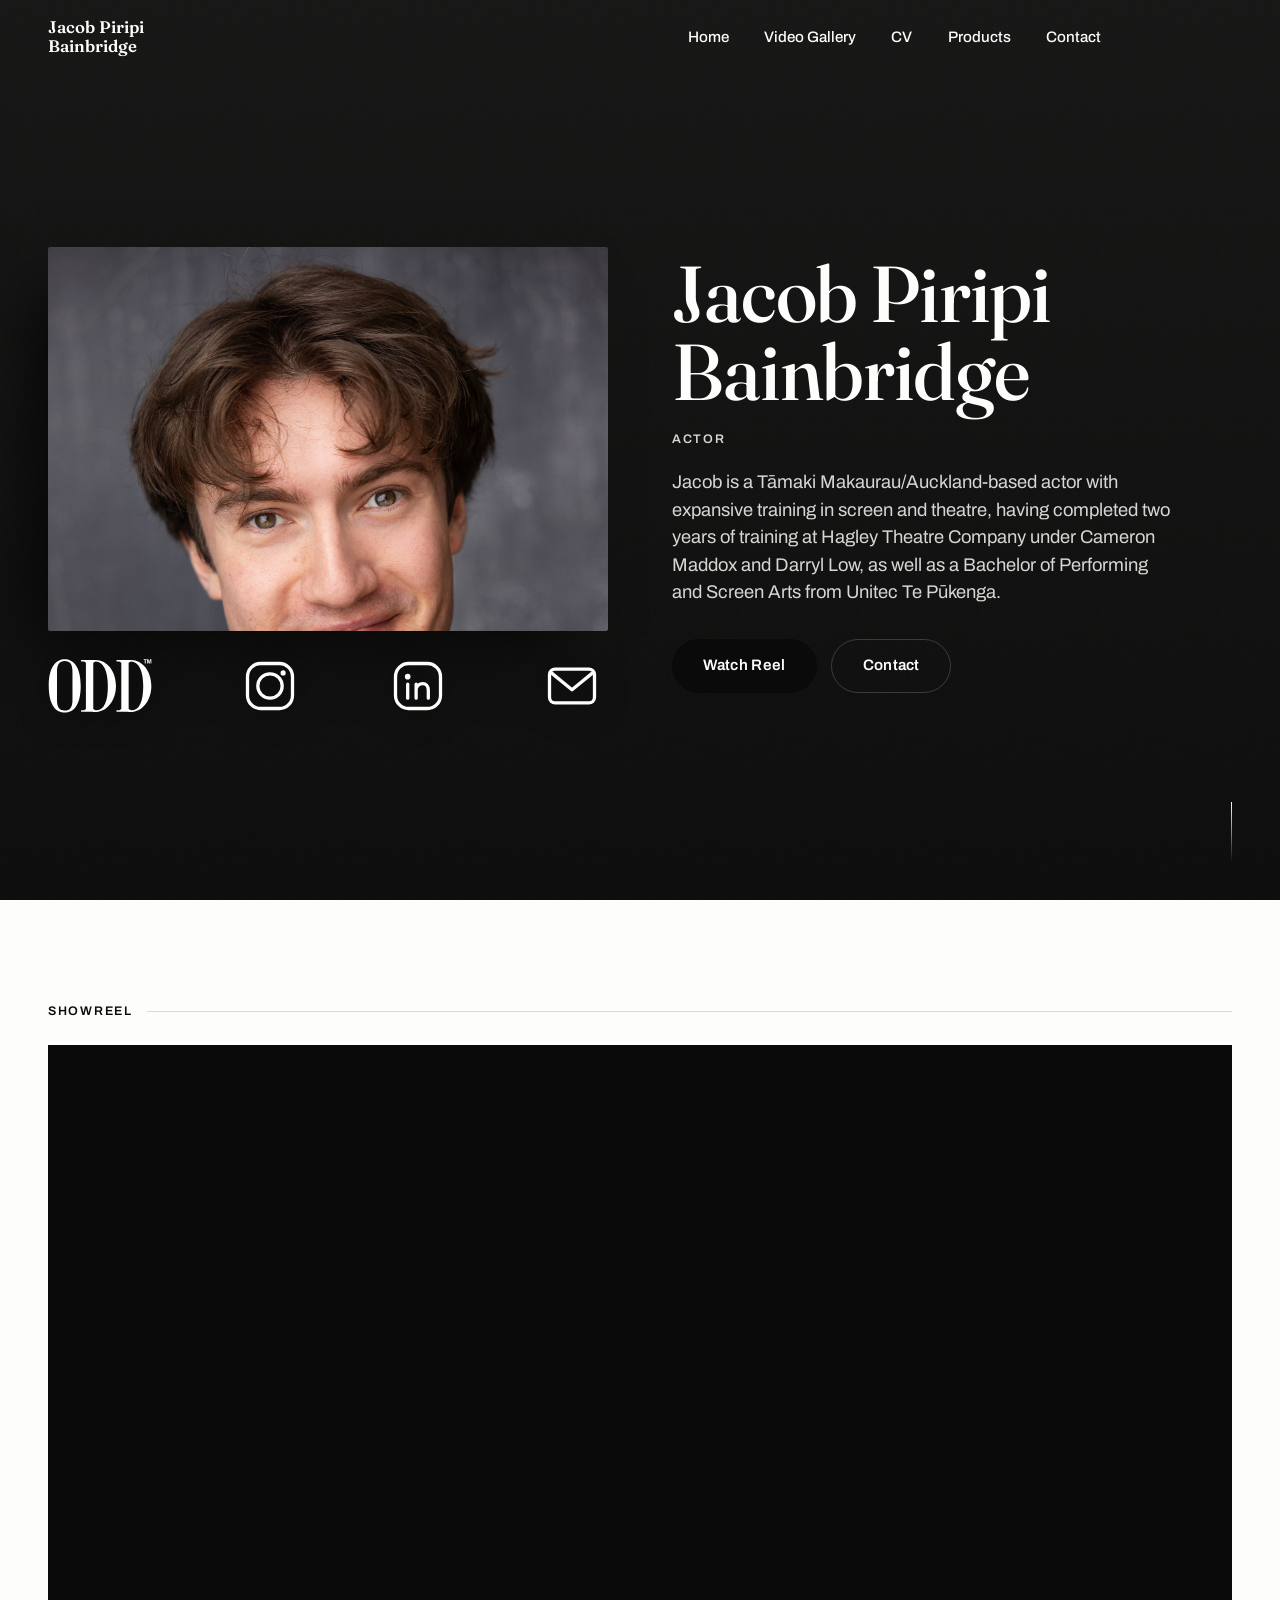
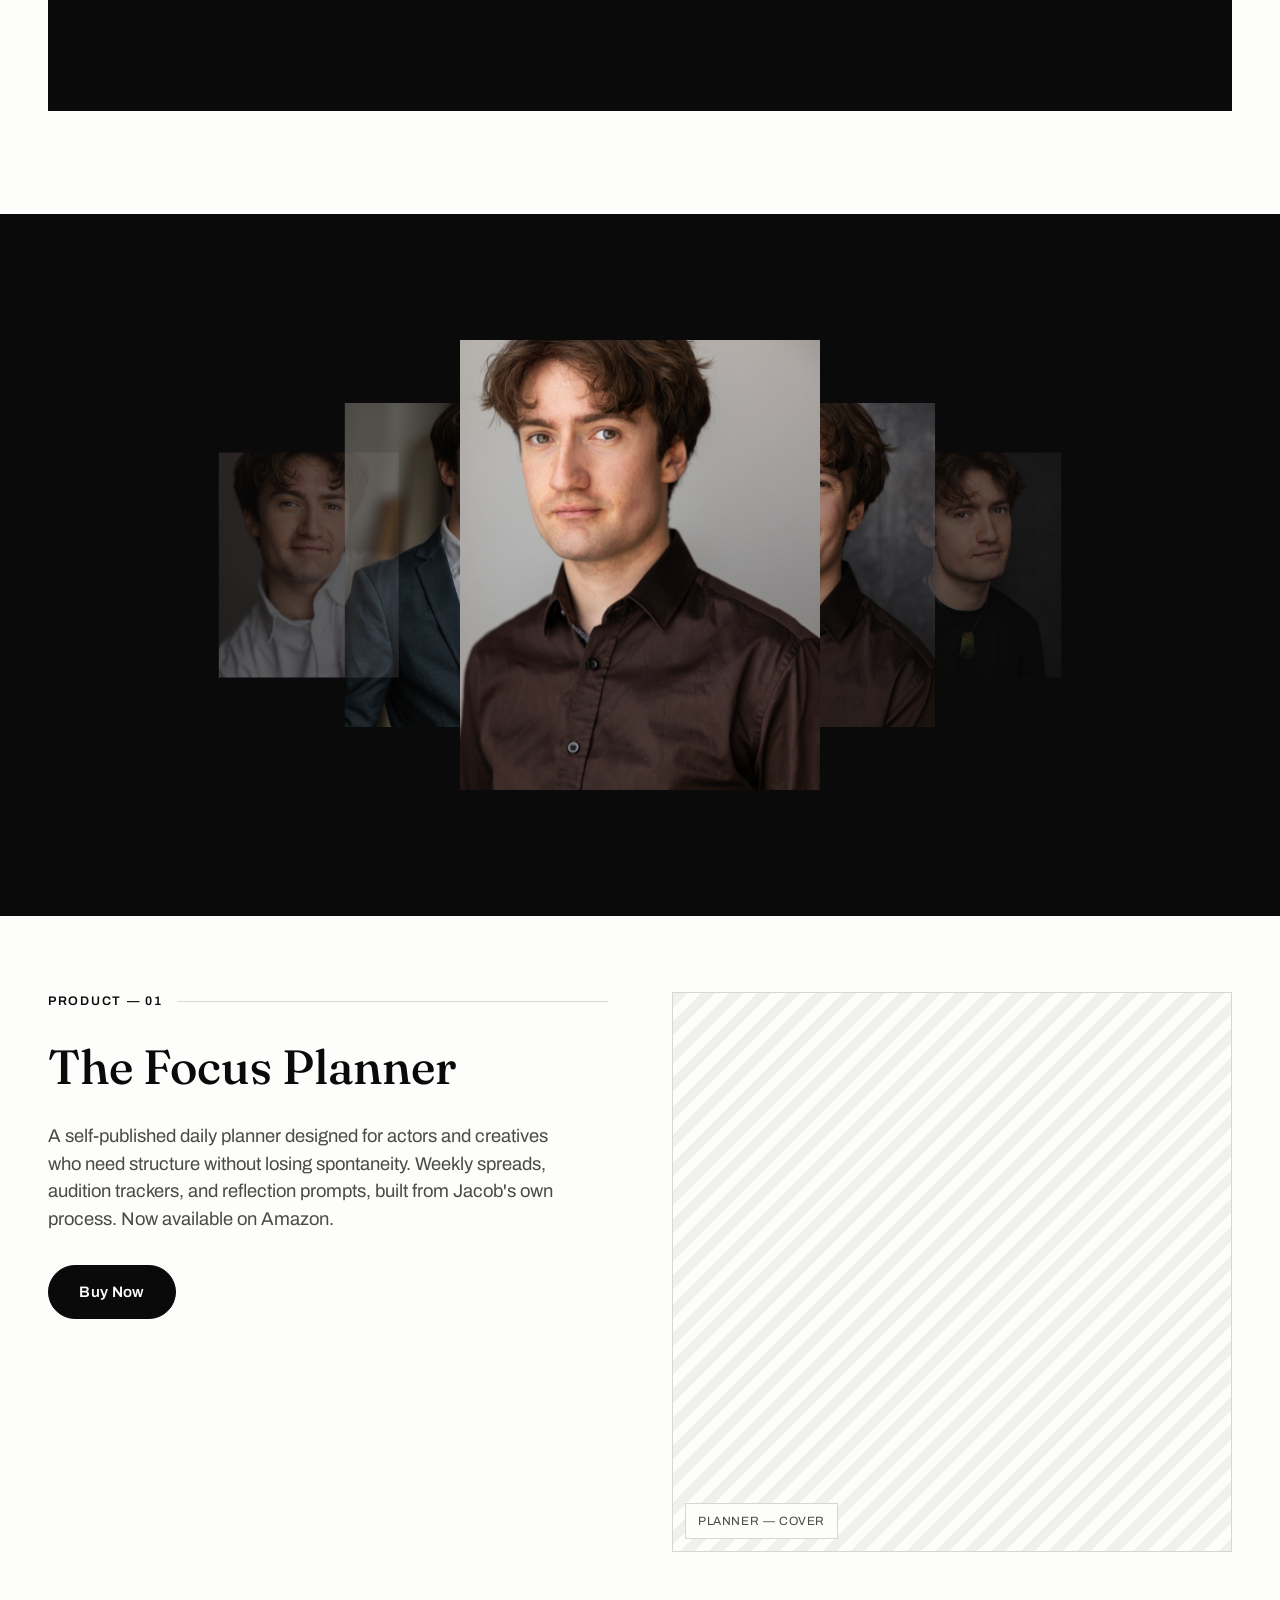
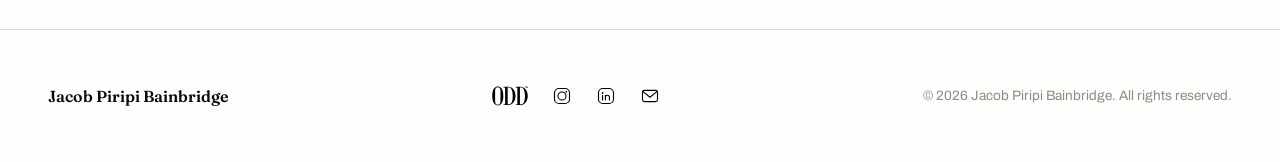
==== index.html @ bea79b48 "Update index.html" ====
<!doctype html>
<html lang="en">
<head>
<meta charset="UTF-8">
<meta name="viewport" content="width=device-width, initial-scale=1">
<title>Jacob Piripi Bainbridge — Actor</title>
<meta name="description" content="Official portfolio of Jacob Piripi Bainbridge, actor. Showreel, photo gallery, CV, and booking contact.">
<meta property="og:title" content="Jacob Piripi Bainbridge — Actor">
<meta property="og:description" content="Official portfolio of Jacob Piripi Bainbridge, actor.">
<meta property="og:type" content="website">
<meta property="og:image" content="/assets/images/og-image.jpg">
<link rel="preconnect" href="https://fonts.googleapis.com">
<link rel="preconnect" href="https://fonts.gstatic.com" crossorigin>
<link href="https://fonts.googleapis.com/css2?family=Archivo:wght@400;500;600;700&family=Fraunces:ital,opsz,wght@0,9..144,300;0,9..144,500;0,9..144,600;0,9..144,700;1,9..144,500&display=swap" rel="stylesheet">
<link rel="stylesheet" href="css/style.css">
<link rel="icon" type="image/svg+xml" href="assets/images/jpb-icon.svg">
<link rel="icon" type="image/png" sizes="512x512" href="assets/images/jpb-icon-512.png">
<link rel="apple-touch-icon" href="assets/images/jpb-icon-180.png">
</head>
<body>

<a class="skip-link" href="#main">Skip to content</a>

<header class="site-header" id="siteHeader">
  <div class="header-inner">
    <a href="index.html" class="wordmark">Jacob Piripi<br>Bainbridge</a>

    <button class="nav-toggle" id="navToggle" aria-expanded="false" aria-controls="primaryNav">
      <span class="nav-toggle-bar"></span>
      <span class="nav-toggle-bar"></span>
      <span class="nav-toggle-label">Menu</span>
    </button>

    <nav class="primary-nav" id="primaryNav" aria-label="Primary">
      <ul>
        <li><a href="index.html" aria-current="page">Home</a></li>
        <li><a href="video-gallery.html">Video Gallery</a></li>
        <li><a href="cv.html">CV</a></li>
        <li><a href="products.html">Products</a></li>
        <li><a href="contact.html" class="nav-cta">Contact</a></li>
      </ul>
    </nav>
  </div>
</header>

<main id="main">

  <!-- HERO -->
  <section class="hero" aria-label="Introduction">

    <div class="hero-visual" aria-hidden="true">
      <div class="hero-bg"></div>
      <div class="hero-grain"></div>
    </div>

    <div class="hero-content">

      <div class="hero-photo-col">
        <div class="hero-photo-frame">
          <img class="hero-photo" src="assets/images/Headshot-4.jpg" alt="Jacob Piripi Bainbridge" width="1600" height="2399" loading="eager">
        </div>
        <ul class="hero-socials" aria-label="Follow Jacob">
          <li>
            <a href="https://odd.co.nz/contact/" target="_blank" rel="noopener" aria-label="Agency — Odd, opens in new tab">
              <img src="assets/images/logo-odd-white.svg" alt="" width="104" height="58">
            </a>
          </li>
          <li>
            <a href="https://www.instagram.com/jacobpiripibainbridge/" target="_blank" rel="noopener" aria-label="Instagram, opens in new tab">
              <img src="assets/images/logo-instagram-white.svg" alt="" width="60" height="60">
            </a>
          </li>
          <li>
            <a href="https://www.linkedin.com/in/jacob-bainbridge-147832246/" target="_blank" rel="noopener" aria-label="LinkedIn, opens in new tab">
              <img src="assets/images/logo-linkedin-white.svg" alt="" width="60" height="60">
            </a>
          </li>
          <li>
            <button type="button" data-email-trigger aria-label="Send a direct email">
              <img src="assets/images/logo-email-white.svg" alt="" width="60" height="60">
            </button>
          </li>
        </ul>
      </div>

      <div class="hero-text-col">
        <h1 class="hero-wordmark">Jacob&nbsp;Piripi<br>Bainbridge</h1>
        <p class="eyebrow hero-subtitle">Actor</p>
        <p class="bio-text hero-desc">
          Jacob is a Tāmaki Makaurau/Auckland-based actor with expansive training in screen and theatre, having completed two years of training at Hagley Theatre Company under Cameron Maddox and Darryl Low, as well as a Bachelor of Performing and Screen Arts from Unitec Te Pūkenga.
        </p>
        <div class="hero-actions">
          <a href="#reel" class="btn btn-primary">Watch Reel</a>
          <a href="contact.html" class="btn btn-ghost">Contact</a>
        </div>
      </div>

    </div>

    <a href="#reel" class="scroll-cue" aria-label="Scroll to showreel">
      <span class="scroll-cue-line"></span>
    </a>
  </section>

  <!-- REEL -->
  <section class="reel-section" id="reel" aria-label="Showreel">
    <div class="section-inner">
      <p class="eyebrow eyebrow--rule reel-eyebrow" id="reelEyebrow">Showreel</p>
      <div class="video-frame video-frame--large">
        <iframe
          id="heroReelFrame"
          src="https://www.youtube.com/embed/XZJoQFzggAU?rel=0&playsinline=1"
          title="Jacob Piripi Bainbridge — Showreel"
          loading="lazy"
          allow="accelerometer; autoplay; clipboard-write; encrypted-media; gyroscope; picture-in-picture"
          allowfullscreen>
        </iframe>
      </div>
    </div>
  </section>

  <!-- HEADSHOT CAROUSEL -->
  <section class="home-carousel-section" aria-label="Portrait gallery">
    <div class="home-carousel" id="homeCarousel">
      <div class="home-carousel-track" id="homeCarouselTrack">
        <button class="home-carousel-slide" type="button" data-photo-index="0" data-photo-src="assets/images/Headshot-1.jpg" data-photo-label="Headshot 1" data-label="Headshot 1" aria-label="Open headshot 1" style="background-image:url('assets/images/Headshot-1.jpg')"></button>
        <button class="home-carousel-slide" type="button" data-photo-index="1" data-photo-src="assets/images/Headshot-2.jpg" data-photo-label="Headshot 2" data-label="Headshot 2" aria-label="Open headshot 2" style="background-image:url('assets/images/Headshot-2.jpg')"></button>
        <button class="home-carousel-slide" type="button" data-photo-index="2" data-photo-src="assets/images/Headshot-3.jpg" data-photo-label="Headshot 3" data-label="Headshot 3" aria-label="Open headshot 3" style="background-image:url('assets/images/Headshot-3.jpg')"></button>
        <button class="home-carousel-slide" type="button" data-photo-index="3" data-photo-src="assets/images/Headshot-4.jpg" data-photo-label="Headshot 4" data-label="Headshot 4" aria-label="Open headshot 4" style="background-image:url('assets/images/Headshot-4.jpg')"></button>
        <button class="home-carousel-slide" type="button" data-photo-index="4" data-photo-src="assets/images/Headshot-5.jpg" data-photo-label="Headshot 5" data-label="Headshot 5" aria-label="Open headshot 5" style="background-image:url('assets/images/Headshot-5.jpg')"></button>
        <button class="home-carousel-slide" type="button" data-photo-index="5" data-photo-src="assets/images/Headshot-6.jpg" data-photo-label="Headshot 6" data-label="Headshot 6" aria-label="Open headshot 6" style="background-image:url('assets/images/Headshot-6.jpg')"></button>
        <button class="home-carousel-slide" type="button" data-photo-index="6" data-photo-src="assets/images/Headshot-7.jpg" data-photo-label="Headshot 7" data-label="Headshot 7" aria-label="Open headshot 7" style="background-image:url('assets/images/Headshot-7.jpg')"></button>
      </div>
    </div>
  </section>

  <!-- FEATURED PRODUCT -->
  <section class="product-list fade-in" aria-label="Featured product">
    <div class="section-inner">

      <div class="product-row">
        <div class="product-info">
          <p class="eyebrow eyebrow--rule">Product — 01</p>
          <h2 class="product-name">The Focus Planner</h2>
          <p class="bio-text product-desc">
            <!-- Placeholder copy — replace with real product description -->
            A self-published daily planner designed for actors and creatives who need
            structure without losing spontaneity. Weekly spreads, audition trackers, and
            reflection prompts, built from Jacob's own process. Now available on Amazon.
          </p>
          <a href="#" class="btn btn-invert">Buy Now</a>
        </div>

        <div class="product-photo-col">
          <div class="product-slideshow" id="productSlideshow-01" data-gallery="planner">
            <button class="product-slide is-active" type="button" data-photo-index="0" data-photo-label="Planner — cover" data-label="Planner — cover"></button>
            <button class="product-slide" type="button" data-photo-index="1" data-photo-label="Planner — interior spread" data-label="Planner — interior spread"></button>
            <button class="product-slide" type="button" data-photo-index="2" data-photo-label="Planner — audition tracker" data-label="Planner — audition tracker"></button>
            <button class="product-slide" type="button" data-photo-index="3" data-photo-label="Planner — lifestyle shot" data-label="Planner — lifestyle shot"></button>
            <button class="product-slide" type="button" data-photo-index="4" data-photo-label="Planner — back cover" data-label="Planner — back cover"></button>
          </div>
        </div>
      </div>

    </div>
  </section>

</main>

<!-- PORTRAIT MODAL -->
<div class="modal" id="portraitModal" hidden>
  <div class="modal-overlay" data-modal-close></div>
  <div class="modal-content" role="dialog" aria-modal="true" aria-labelledby="modalPortraitTitle">
    <p class="modal-wordmark" id="modalPortraitWordmark" aria-hidden="true">Jacob Piripi<br>Bainbridge</p>
    <button class="modal-close" type="button" data-modal-close aria-label="Close photo">&times;</button>
    <div class="modal-photo-frame" id="modalPortraitFrame"></div>
    <div class="modal-navbar">
      <button class="modal-nav-arrow modal-nav-prev" type="button" aria-label="Previous photo">
        <svg viewBox="0 0 24 24" aria-hidden="true"><path d="M15 5 7 12l8 7" fill="none" stroke="currentColor" stroke-width="1.6" stroke-linecap="round" stroke-linejoin="round"/></svg>
      </button>
      <p class="modal-video-title" id="modalPortraitTitle"></p>
      <button class="modal-nav-arrow modal-nav-next" type="button" aria-label="Next photo">
        <svg viewBox="0 0 24 24" aria-hidden="true"><path d="m9 5 8 7-8 7" fill="none" stroke="currentColor" stroke-width="1.6" stroke-linecap="round" stroke-linejoin="round"/></svg>
      </button>
    </div>
  </div>
</div>

<!-- PRODUCT MODAL -->
<div class="modal" id="productModal" hidden>
  <div class="modal-overlay" data-modal-close></div>
  <div class="modal-content" role="dialog" aria-modal="true" aria-labelledby="modalProductTitle">
    <p class="modal-wordmark" id="modalProductWordmark" aria-hidden="true">Jacob Piripi<br>Bainbridge</p>
    <button class="modal-close" type="button" data-modal-close aria-label="Close photo">&times;</button>
    <div class="modal-photo-frame" id="modalProductFrame"></div>
    <div class="modal-navbar">
      <button class="modal-nav-arrow modal-nav-prev" type="button" aria-label="Previous photo">
        <svg viewBox="0 0 24 24" aria-hidden="true"><path d="M15 5 7 12l8 7" fill="none" stroke="currentColor" stroke-width="1.6" stroke-linecap="round" stroke-linejoin="round"/></svg>
      </button>
      <p class="modal-video-title" id="modalProductTitle"></p>
      <button class="modal-nav-arrow modal-nav-next" type="button" aria-label="Next photo">
        <svg viewBox="0 0 24 24" aria-hidden="true"><path d="m9 5 8 7-8 7" fill="none" stroke="currentColor" stroke-width="1.6" stroke-linecap="round" stroke-linejoin="round"/></svg>
      </button>
    </div>
  </div>
</div>

<footer class="site-footer">
  <div class="section-inner footer-inner">
    <a href="index.html" class="wordmark wordmark--small">Jacob Piripi Bainbridge</a>
    <ul class="social-list social-list--footer">
      <li>
        <a href="https://odd.co.nz/contact/" target="_blank" rel="noopener" aria-label="Agency — Odd, opens in new tab">
          <img src="assets/images/logo-odd.svg" alt="Agency" width="36" height="20">
        </a>
      </li>
      <li>
        <a href="https://www.instagram.com/jacobpiripibainbridge/" target="_blank" rel="noopener" aria-label="Instagram, opens in new tab">
          <img src="assets/images/logo-instagram.svg" alt="Instagram" width="20" height="20">
        </a>
      </li>
      <li>
        <a href="https://www.linkedin.com/in/jacob-bainbridge-147832246/" target="_blank" rel="noopener" aria-label="LinkedIn, opens in new tab">
          <img src="assets/images/logo-linkedin.svg" alt="LinkedIn" width="20" height="20">
        </a>
      </li>
      <li>
        <a href="contact.html" aria-label="Email">
          <img src="assets/images/logo-email.svg" alt="Email" width="20" height="20">
        </a>
      </li>
    </ul>
    <p class="footer-meta">&copy; <span id="year"></span> Jacob Piripi Bainbridge. All rights reserved.</p>
  </div>
</footer>

<script src="js/main.js"></script>
</body>
</html>
---- css/style.css ----
/* ==========================================================================
   TOKENS
   ========================================================================== */
:root {
  /* Color — strict monochrome, filmic near-black / near-white */
  --black: #0a0a0a;
  --black-soft: #141413;
  --white: #fdfdfc;
  --gray-100: #f0f0ee;
  --gray-300: #d6d6d2;
  --gray-500: #8c8c86;
  --gray-700: #4a4a46;
  --gray-900: #1c1c1a;
  --line-on-dark: rgba(253, 253, 252, 0.18);
  --line-on-light: rgba(10, 10, 10, 0.14);

  /* Type */
  --font-display: 'Fraunces', Georgia, serif;
  --font-body: 'Archivo', -apple-system, sans-serif;

  --step-h1: clamp(2.75rem, 4vw + 1.75rem, 6rem);
  --step-h2: clamp(1.9rem, 2.3vw + 1.3rem, 3rem);
  --step-eyebrow: 0.78rem;
  --step-body: clamp(1rem, 0.4vw + 0.9rem, 1.15rem);

  /* Layout */
  --content-max: 1280px;
  --gutter: clamp(1.25rem, 4vw, 3rem);
  --section-pad: clamp(4rem, 8vw, 7rem);

  /* Motion */
  --ease: cubic-bezier(0.22, 1, 0.36, 1);
  --dur: 0.7s;
}

/* ==========================================================================
   RESET
   ========================================================================== */
*, *::before, *::after { box-sizing: border-box; }
html { scroll-behavior: smooth; }
body {
  margin: 0;
  background: var(--white);
  color: var(--black);
  font-family: var(--font-body);
  font-size: var(--step-body);
  line-height: 1.5;
  -webkit-font-smoothing: antialiased;
}
img { max-width: 100%; display: block; }
a { color: inherit; text-decoration: none; }
ul { list-style: none; margin: 0; padding: 0; }
h1, h2, h3 { font-family: var(--font-display); margin: 0; }
button { font: inherit; background: none; border: 0; cursor: pointer; color: inherit; }

.skip-link {
  position: absolute;
  left: -999px;
  top: 0;
  background: var(--white);
  color: var(--black);
  padding: 0.75rem 1.25rem;
  z-index: 200;
}
.skip-link:focus {
  left: var(--gutter);
  top: var(--gutter);
}

:focus-visible {
  outline: 2px solid var(--black);
  outline-offset: 3px;
}
.hero :focus-visible,
.home-carousel :focus-visible {
  outline-color: var(--white);
}

.section-inner {
  max-width: var(--content-max);
  margin-inline: auto;
  padding-inline: var(--gutter);
}

/* ==========================================================================
   SHARED COMPONENTS
   ========================================================================== */
.eyebrow {
  font-family: var(--font-body);
  font-size: var(--step-eyebrow);
  font-weight: 600;
  letter-spacing: 0.14em;
  text-transform: uppercase;
  margin: 0 0 1.25rem;
}
.eyebrow--rule {
  display: flex;
  align-items: center;
  gap: 0.9rem;
}
.eyebrow--rule::after {
  content: '';
  flex: 1;
  height: 1px;
  background: var(--line-on-light);
}
.eyebrow--light { color: var(--gray-500); }

.btn {
  display: inline-flex;
  align-items: center;
  justify-content: center;
  padding: 0.9rem 1.9rem;
  font-size: 0.95rem;
  font-weight: 600;
  letter-spacing: 0.02em;
  border: 1px solid currentColor;
  border-radius: 999px;
  transition: background var(--dur) var(--ease), color var(--dur) var(--ease), border-color var(--dur) var(--ease);
}
.btn-primary {
  background: var(--black);
  color: var(--white);
  border-color: var(--black);
}
.btn-primary:hover { background: var(--gray-900); }
.btn-outline {
  background: transparent;
  color: var(--black);
  border-color: var(--gray-300);
}
.btn-outline:hover { border-color: var(--black); }
.btn-ghost {
  background: transparent;
  color: var(--white);
  border-color: var(--line-on-dark);
}
.btn-ghost:hover { border-color: var(--white); }
.btn-invert {
  background: var(--black);
  color: var(--white);
  border-color: var(--black);
}
.btn-invert:hover {
  background: var(--white);
  color: var(--black);
}

.hero-actions {
  display: flex;
  flex-wrap: wrap;
  gap: 0.9rem;
  margin-top: 1.75rem;
}

.bio-text {
  color: var(--gray-700);
  max-width: 46ch;
  margin: 0 0 2rem;
}

/* Placeholder media block — swap with real <img>/<video> later */
.media-placeholder {
  position: relative;
  width: 100%;
  aspect-ratio: 4 / 5;
  background: repeating-linear-gradient(135deg, var(--gray-100), var(--gray-100) 10px, var(--white) 10px, var(--white) 20px);
  border: 1px solid var(--gray-300);
  display: flex;
  align-items: flex-end;
  overflow: hidden;
}
.media-placeholder::after {
  content: attr(data-label);
  font-size: 0.75rem;
  letter-spacing: 0.05em;
  text-transform: uppercase;
  color: var(--gray-700);
  background: var(--white);
  padding: 0.5rem 0.75rem;
  margin: 0.75rem;
  border: 1px solid var(--gray-300);
}

/* Fade-in on scroll */
.fade-in {
  opacity: 0;
  transform: translateY(24px);
  transition: opacity 0.9s var(--ease), transform 0.9s var(--ease);
}
.fade-in.is-visible {
  opacity: 1;
  transform: translateY(0);
}

/* ==========================================================================
   HEADER / NAV
   ========================================================================== */
.site-header {
  position: fixed;
  inset-inline: 0;
  top: 0;
  z-index: 100;
  padding-block: 1.1rem;
  transition: background var(--dur) var(--ease), padding var(--dur) var(--ease), border-color var(--dur) var(--ease);
  border-bottom: 1px solid transparent;
}
.site-header.is-scrolled {
  background: rgba(253, 253, 252, 0.92);
  backdrop-filter: blur(10px);
  border-bottom-color: var(--line-on-light);
  padding-block: 0.7rem;
}
.header-inner {
  max-width: var(--content-max);
  margin-inline: auto;
  padding-inline: var(--gutter);
  display: flex;
  align-items: center;
  justify-content: space-between;
}
.wordmark {
  font-family: var(--font-display);
  font-size: 1.05rem;
  line-height: 1.15;
  font-weight: 600;
  color: var(--white);
  transition: color var(--dur) var(--ease);
}
.site-header.is-scrolled .wordmark { color: var(--black); }
.wordmark--small { color: var(--black); font-size: 1rem; }

.nav-toggle {
  display: flex;
  align-items: center;
  gap: 0.6rem;
  color: var(--white);
  transition: color var(--dur) var(--ease);
  z-index: 110;
}
.site-header.is-scrolled .nav-toggle,
.nav-open .nav-toggle { color: var(--black); }
.nav-toggle-bar {
  width: 22px;
  height: 1.5px;
  background: currentColor;
  display: block;
}
.nav-toggle-label { font-size: 0.85rem; font-weight: 600; }

.primary-nav {
  position: fixed;
  inset: 0;
  background: var(--white);
  display: flex;
  align-items: center;
  justify-content: center;
  transform: translateY(-100%);
  transition: transform var(--dur) var(--ease);
}
.nav-open .primary-nav { transform: translateY(0); }
.primary-nav ul {
  display: flex;
  flex-direction: column;
  gap: 1.5rem;
  text-align: center;
}
.primary-nav a {
  font-family: var(--font-display);
  font-size: 2rem;
}
.nav-cta { color: var(--gray-500); }

@media (min-width: 900px) {
  .header-inner {
    display: grid;
    grid-template-columns: 1fr 1fr;
    align-items: center;
  }
  .nav-toggle { display: none; }
  .primary-nav {
    position: static;
    background: none;
    transform: none;
    display: block;
    padding-left: var(--gutter);
  }
  .primary-nav ul {
    flex-direction: row;
    justify-content: flex-start;
    gap: 2.2rem;
  }
  .primary-nav a {
    font-family: var(--font-body);
    font-size: 0.95rem;
    font-weight: 500;
    color: var(--white);
    transition: color var(--dur) var(--ease), opacity var(--dur) var(--ease);
  }
  .primary-nav a:hover { opacity: 0.7; }
  .site-header.is-scrolled .primary-nav a { color: var(--black); }
}

/* ==========================================================================
   HERO
   ========================================================================== */
.hero {
  position: relative;
  background: var(--black);
  color: var(--white);
}
.hero-visual {
  position: sticky;
  top: 0;
  height: 100svh;
  overflow: hidden;
}
.hero-bg {
  position: absolute;
  inset: 0;
  background: linear-gradient(180deg, var(--black-soft) 0%, var(--black) 100%);
}
.hero-grain {
  position: absolute;
  inset: 0;
  z-index: 2;
  opacity: 0.05;
  pointer-events: none;
  background-image: url("data:image/svg+xml,%3Csvg xmlns='http://www.w3.org/2000/svg' width='120' height='120'%3E%3Cfilter id='n'%3E%3CfeTurbulence type='fractalNoise' baseFrequency='0.9' numOctaves='2' stitchTiles='stitch'/%3E%3C/filter%3E%3Crect width='100%25' height='100%25' filter='url(%23n)'/%3E%3C/svg%3E");
}
.hero-content {
  position: relative;
  z-index: 3;
  margin-top: calc(-1 * 100svh);
  min-height: 100svh;
  display: grid;
  grid-template-columns: 1fr;
  grid-template-areas: "text" "photo";
  align-content: center;
  gap: clamp(2.5rem, 6vw, 4rem);
  max-width: var(--content-max);
  margin-inline: auto;
  padding: clamp(6.5rem, 16vw, 8.5rem) var(--gutter) clamp(3rem, 6vw, 4.5rem);
}

.hero-photo-col { grid-area: photo; }
.hero-text-col { grid-area: text; }

.hero-photo-frame {
  width: min(100%, 320px);
  margin-inline: auto;
}
.hero-photo {
  width: 100%;
  height: auto;
  display: block;
  border-radius: 2px;
  box-shadow: 0 30px 60px -20px rgba(0, 0, 0, 0.65);
}

.hero-socials {
  display: flex;
  justify-content: space-between;
  align-items: center;
  width: min(100%, 320px);
  margin: 1.5rem auto 0;
}
.hero-socials a,
.hero-socials button {
  display: flex;
  color: var(--white);
  filter: drop-shadow(0 4px 14px rgba(0, 0, 0, 0.5));
  transition: opacity var(--dur) var(--ease);
}
.hero-socials a:hover,
.hero-socials button:hover { opacity: 0.65; }

.hero-text-col {
  text-align: center;
  filter: drop-shadow(0 4px 18px rgba(0, 0, 0, 0.55));
}
.hero-wordmark {
  font-family: var(--font-display);
  font-weight: 500;
  font-size: var(--step-h1);
  line-height: 0.98;
  letter-spacing: -0.01em;
  margin-bottom: 1.25rem;
}
.hero-subtitle {
  color: var(--gray-300);
  margin-bottom: 1.25rem;
}
.hero-desc {
  color: var(--gray-300);
  max-width: 46ch;
  margin: 0 auto 2rem;
}
.hero-text-col .hero-actions { justify-content: center; }

.scroll-cue {
  position: absolute;
  bottom: clamp(1.5rem, 3vw, 2.5rem);
  right: var(--gutter);
  z-index: 4;
  width: 1px;
  height: 60px;
}
.scroll-cue-line {
  display: block;
  width: 1px;
  height: 100%;
  background: linear-gradient(var(--white), transparent);
  animation: cueMove 2.2s var(--ease) infinite;
}
@keyframes cueMove {
  0% { transform: scaleY(0); transform-origin: top; }
  50% { transform: scaleY(1); transform-origin: top; }
  50.01% { transform-origin: bottom; }
  100% { transform: scaleY(0); transform-origin: bottom; }
}

@media (min-width: 900px) {
  .hero-content {
    grid-template-columns: 1fr 1fr;
    grid-template-areas: "photo text";
    align-items: start;
    text-align: left;
  }
  .hero-photo-frame,
  .hero-socials { width: 100%; margin-inline: 0; }
  .hero-photo {
    height: clamp(24rem, 30vw, 38rem);
    object-fit: cover;
    object-position: top;
    box-shadow: -30px 24px 60px -18px rgba(0, 0, 0, 0.7);
  }
  .hero-text-col {
    text-align: left;
    padding-top: 0.5rem;
    filter: none;
  }
  .hero-desc { margin-inline: 0; }
  .hero-text-col .hero-actions { justify-content: flex-start; }
}

/* ==========================================================================
   REEL + BIO
   ========================================================================== */
.reel-section { padding-block: var(--section-pad); }
.reel-eyebrow { margin-bottom: 1.5rem; }
.video-frame {
  position: relative;
  width: 100%;
  aspect-ratio: 16 / 9;
  background: var(--black);
  margin-bottom: 1.75rem;
}
.video-frame iframe {
  position: absolute;
  inset: 0;
  width: 100%;
  height: 100%;
  border: 0;
}
.video-frame--large {
  max-width: 1400px;
  margin-bottom: 0;
}

/* ==========================================================================
   HOME CAROUSEL — coverflow-style headshot carousel
   ========================================================================== */
.home-carousel-section {
  background: var(--black);
  overflow: hidden;
}
.home-carousel {
  position: relative;
  height: 78svh;
}
.home-carousel-track {
  position: relative;
  width: 100%;
  height: 100%;
}
.home-carousel-slide {
  position: absolute;
  top: 50%;
  left: 50%;
  width: min(46vw, 360px);
  aspect-ratio: 4 / 5;
  padding: 0;
  border: 0;
  background-color: var(--gray-900);
  background-size: cover;
  background-position: center;
  transform: translate(-50%, -50%);
  transition: transform 1.6s var(--ease), opacity 1.6s var(--ease), filter 1.6s var(--ease);
  will-change: transform, opacity;
}
.home-carousel-slide:focus-visible { outline-color: var(--white); outline-offset: 4px; }

@media (max-width: 700px) {
  .home-carousel { height: 62svh; }
  .home-carousel-slide { width: min(62vw, 300px); }
}

/* ==========================================================================
   PRODUCT
   ========================================================================== */
.product-section { padding-block: var(--section-pad); }
.product-grid {
  display: grid;
  gap: clamp(2.5rem, 5vw, 4rem);
}
.product-title {
  font-size: var(--step-h2);
  font-weight: 500;
  margin-bottom: 1.25rem;
}
.product-gallery {
  display: grid;
  gap: 1rem;
  grid-template-columns: repeat(3, 1fr);
}
.product-gallery .media-placeholder { aspect-ratio: 3 / 4; }

@media (min-width: 900px) {
  .product-grid { grid-template-columns: 2fr 1fr; }
  .product-gallery { grid-template-columns: 1fr; }
}

/* ==========================================================================
   FOOTER
   ========================================================================== */
.site-footer {
  padding-block: clamp(2.5rem, 5vw, 3.5rem);
  border-top: 1px solid var(--line-on-light);
}
.footer-inner {
  display: flex;
  flex-direction: column;
  gap: 1.5rem;
  align-items: center;
  text-align: center;
}
.social-list {
  display: flex;
  flex-wrap: wrap;
  gap: 0.5rem 2.2rem;
}
.social-list a {
  font-family: var(--font-display);
  transition: opacity var(--dur) var(--ease);
}
.social-list a:hover,
.social-list button:hover { opacity: 0.6; }

.social-list--footer {
  align-items: center;
  gap: 1.5rem;
}
.social-list--footer a,
.social-list--footer button {
  display: flex;
  align-items: center;
  color: var(--black);
}
.social-list--footer img { height: 20px; width: auto; }
.footer-meta { color: var(--gray-500); font-size: 0.85rem; margin: 0; }

@media (min-width: 700px) {
  .footer-inner { flex-direction: row; justify-content: space-between; text-align: left; }
}

/* ==========================================================================
   PAGE INTRO (interior pages) — dark band so header nav (white text) stays
   legible without a hero photo; page content below returns to white.
   ========================================================================== */
.page-intro {
  min-height: 50vh;
  display: flex;
  align-items: center;
  justify-content: center;
  text-align: center;
  background: linear-gradient(180deg, var(--black-soft) 0%, var(--black) 100%);
  color: var(--white);
  padding-block: clamp(7rem, 12vw, 10rem) clamp(3rem, 6vw, 4.5rem);
}
.page-intro .section-inner {
  display: flex;
  flex-direction: column;
  align-items: center;
}
.page-intro .eyebrow { color: var(--gray-300); }
.page-title {
  font-size: var(--step-h1);
  font-weight: 500;
  letter-spacing: -0.01em;
  margin-bottom: 1.25rem;
}
.page-lede {
  color: var(--gray-300);
  margin: 0 auto;
}

/* ==========================================================================
   VIDEO GALLERY — genre columns, side by side
   ========================================================================== */
.gallery-grid {
  padding-block: clamp(3rem, 6vw, 5rem);
}

.genre-columns {
  display: grid;
  grid-template-columns: repeat(5, 1fr);
}

.genre-column {
  min-width: 0; /* let tracks stay equal — don't grow to fit unbreakable words */
  padding-inline: clamp(0.75rem, 1.5vw, 1.5rem);
  border-left: 1px solid var(--line-on-light);
}
.genre-column:first-child {
  border-left: 0;
  padding-left: 0;
}
.genre-column:last-child {
  padding-right: 0;
}

.genre-heading {
  font-family: var(--font-display);
  font-size: clamp(0.95rem, 1.3vw + 0.5rem, 1.4rem);
  font-weight: 500;
  letter-spacing: -0.01em;
  text-align: center;
  white-space: nowrap;
  margin: 0 0 1.75rem;
  padding-bottom: 1.1rem;
  border-bottom: 1px solid var(--line-on-light);
}

.video-list {
  display: flex;
  flex-direction: column;
  gap: clamp(2rem, 3vw, 3rem);
}

.video-card {
  display: flex;
  flex-direction: column;
  text-align: left;
  padding: 0;
  border: 0;
  background: none;
}

.video-thumb {
  position: relative;
  width: 100%;
  aspect-ratio: 4 / 3;
  background-color: var(--gray-100);
  background-size: cover;
  background-position: center;
  border: 1px solid var(--gray-300);
  transition: opacity var(--dur) var(--ease);
}
.video-card:hover .video-thumb,
.video-card:focus-visible .video-thumb { opacity: 0.85; }

.play-icon {
  position: absolute;
  top: 50%;
  left: 50%;
  transform: translate(-50%, -50%);
  width: 2.75rem;
  height: 2.75rem;
  border-radius: 50%;
  background: rgba(10, 10, 10, 0.65);
}
.play-icon::after {
  content: '';
  position: absolute;
  top: 50%;
  left: 55%;
  transform: translate(-50%, -50%);
  border-style: solid;
  border-width: 0.45rem 0 0.45rem 0.75rem;
  border-color: transparent transparent transparent var(--white);
}

.video-card-title {
  display: block;
  font-size: 0.95rem;
  font-weight: 600;
  color: var(--black);
  margin-top: 0.9rem;
  line-height: 1.3;
}
.video-card-desc {
  display: block;
  font-size: 0.82rem;
  color: var(--gray-500);
  margin-top: 0.35rem;
  line-height: 1.4;
}
.video-card:hover .video-card-title,
.video-card:focus-visible .video-card-title { opacity: 0.6; }

@media (max-width: 900px) {
  .genre-columns {
    grid-template-columns: 1fr;
  }
  .genre-column {
    border-left: 0;
    border-top: 1px solid var(--line-on-light);
    padding-inline: 0;
    padding-block: clamp(2rem, 5vw, 3rem) 0;
  }
  .genre-column:first-child { border-top: 0; padding-top: 0; }
  .genre-heading { font-size: 1.5rem; white-space: normal; }
  .video-list {
    flex-direction: row;
    overflow-x: auto;
    gap: 1.5rem;
    padding-bottom: 0.5rem;
    scroll-snap-type: x proximity;
  }
  .video-card {
    flex: 0 0 min(70vw, 320px);
    scroll-snap-align: start;
  }
}

/* ==========================================================================
   PRODUCTS PAGE — simple divided list, 1:1 gallery per product
   ========================================================================== */
.product-list {
  padding-block: clamp(3rem, 6vw, 5rem);
}

.product-row {
  display: grid;
  gap: clamp(2.5rem, 5vw, 4rem);
  padding-block: clamp(3rem, 6vw, 4rem);
  border-top: 1px solid var(--line-on-light);
}
.product-row:first-child {
  border-top: 0;
  padding-top: 0;
}
.product-row:last-child { padding-bottom: 0; }

.product-name {
  font-size: var(--step-h2);
  font-weight: 500;
  margin-bottom: 1.25rem;
}
.product-desc { margin-bottom: 2rem; }

.product-photo-col { width: 100%; }

.product-slideshow {
  position: relative;
  width: 100%;
  max-width: 32rem;
  aspect-ratio: 1 / 1;
  border: 1px solid var(--gray-300);
  overflow: hidden;
}
.product-slide {
  position: absolute;
  inset: 0;
  width: 100%;
  height: 100%;
  padding: 0;
  border: 0;
  background-color: var(--gray-100);
  background-image: repeating-linear-gradient(135deg, var(--gray-100), var(--gray-100) 10px, var(--white) 10px, var(--white) 20px);
  background-size: cover;
  background-position: center;
  opacity: 0;
  transition: opacity 1.4s var(--ease);
}
.product-slide.is-active { opacity: 1; }
.product-slide::after {
  content: attr(data-label);
  position: absolute;
  left: 0.75rem;
  bottom: 0.75rem;
  font-size: 0.75rem;
  letter-spacing: 0.05em;
  text-transform: uppercase;
  color: var(--gray-700);
  background: var(--white);
  padding: 0.5rem 0.75rem;
  border: 1px solid var(--gray-300);
}

@media (min-width: 900px) {
  .product-row { grid-template-columns: 1fr 1fr; align-items: start; }
  .product-slideshow { max-width: none; }
}

/* ==========================================================================
   VIDEO MODAL
   ========================================================================== */
.modal {
  position: fixed;
  inset: 0;
  z-index: 200;
  display: flex;
  align-items: center;
  justify-content: center;
  padding: var(--gutter);
}
.modal[hidden] { display: none; }
.modal-overlay {
  position: absolute;
  inset: 0;
  background: rgba(10, 10, 10, 0.92);
}
.modal-content {
  position: relative;
  z-index: 1;
  width: 100%;
  max-width: 960px;
}
.modal-wordmark {
  font-family: var(--font-display);
  font-weight: 600;
  font-size: clamp(2.1rem, 2.4vw + 1.5rem, 3.375rem);
  line-height: 1.15;
  color: var(--white);
  text-align: center;
  margin: 0 0 1rem;
}
.modal-close {
  display: block;
  width: fit-content;
  margin: 0 0 1.25rem auto;
  padding: 0;
  font-size: 2rem;
  line-height: 1;
  color: var(--white);
  border: 0;
  background: none;
  transition: opacity var(--dur) var(--ease);
}
.modal-close:hover { opacity: 0.65; }
.modal-video-frame {
  position: relative;
  width: 100%;
  aspect-ratio: 16 / 9;
  background: var(--black-soft);
}
.modal-video-frame iframe {
  position: absolute;
  inset: 0;
  width: 100%;
  height: 100%;
  border: 0;
}
.modal-navbar {
  display: flex;
  align-items: center;
  justify-content: space-between;
  gap: 1rem;
  margin-top: 1.25rem;
}
.modal-nav-arrow {
  flex: 0 0 auto;
  display: flex;
  align-items: center;
  justify-content: center;
  width: 2.5rem;
  height: 2.5rem;
  color: var(--white);
  border: 1px solid var(--line-on-dark);
  border-radius: 50%;
  transition: border-color var(--dur) var(--ease), opacity var(--dur) var(--ease);
}
.modal-nav-arrow:hover { border-color: var(--white); }
.modal-nav-arrow svg { width: 1.1rem; height: 1.1rem; }
.modal-video-title {
  flex: 1 1 auto;
  min-width: 0;
  margin: 0;
  padding-inline: 0.5rem;
  color: var(--white);
  font-family: var(--font-display);
  font-size: 1.05rem;
  text-align: center;
  overflow: hidden;
  text-overflow: ellipsis;
  white-space: nowrap;
}
/* ==========================================================================
   CV PAGE — split slideshow + tabbed content
   ========================================================================== */

/* Legibility scrim sits behind the header instead (see .cv-header-scrim) */

.cv-header-scrim {
  position: fixed;
  inset-inline: 0;
  top: 0;
  height: clamp(140px, 18vw, 200px);
  z-index: 90;
  pointer-events: none;
  background: linear-gradient(180deg, rgba(10, 10, 10, 0.6) 0%, rgba(10, 10, 10, 0) 100%);
}

.cv-hero {
  display: grid;
}

.cv-photo-col {
  position: relative;
  min-height: 60svh;
}

.cv-slideshow {
  position: absolute;
  inset: 0;
  overflow: hidden;
}

.cv-slide {
  position: absolute;
  inset: 0;
  width: 100%;
  height: 100%;
  padding: 0;
  border: 0;
  background-color: var(--gray-100);
  background-image: repeating-linear-gradient(135deg, var(--gray-100), var(--gray-100) 10px, var(--white) 10px, var(--white) 20px);
  background-size: cover;
  background-position: center;
  opacity: 0;
  transition: opacity 1.4s var(--ease);
}
.cv-slide.is-active { opacity: 1; }
.cv-slide::after {
  content: attr(data-label);
  position: absolute;
  left: 0.75rem;
  bottom: 0.75rem;
  font-size: 0.75rem;
  letter-spacing: 0.05em;
  text-transform: uppercase;
  color: var(--gray-700);
  background: var(--white);
  padding: 0.5rem 0.75rem;
  border: 1px solid var(--gray-300);
}

.cv-content-col {
  padding: clamp(6.5rem, 12vw, 8.5rem) var(--gutter) clamp(3rem, 6vw, 4.5rem);
}

.cv-content-col .eyebrow--rule {
  color: var(--gray-500);
}

.cv-tablist {
  display: flex;
  gap: clamp(1.25rem, 2vw, 2rem);
  border-bottom: 1px solid var(--line-on-light);
  margin-bottom: clamp(2rem, 3vw, 2.75rem);
}

.cv-tab {
  padding: 0 0 1rem;
  font-family: var(--font-display);
  font-size: clamp(1.1rem, 1vw + 0.85rem, 1.4rem);
  font-weight: 500;
  color: var(--gray-500);
  border-bottom: 2px solid transparent;
  margin-bottom: -1px;
  transition: color var(--dur) var(--ease), border-color var(--dur) var(--ease);
}
.cv-tab:hover { color: var(--black); }
.cv-tab.is-active {
  color: var(--black);
  border-bottom-color: var(--black);
}

.cv-panel[hidden] { display: none; }

.cv-stats {
  display: grid;
  grid-template-columns: repeat(auto-fit, minmax(9rem, 1fr));
  gap: 1.5rem;
  max-width: 34rem;
  margin: 0 0 2rem;
  padding-bottom: 2rem;
  border-bottom: 1px solid var(--line-on-light);
}
.cv-stat dt {
  font-size: var(--step-eyebrow);
  font-weight: 600;
  letter-spacing: 0.1em;
  text-transform: uppercase;
  color: var(--gray-500);
  margin-bottom: 0.35rem;
}
.cv-stat dd {
  margin: 0;
  font-family: var(--font-display);
  font-size: 1.25rem;
}

.cv-skills {
  display: flex;
  flex-direction: column;
  gap: 0.5rem;
  margin: 0 0 2rem;
  color: var(--gray-700);
}
.cv-skills li {
  padding-left: 1.1rem;
  position: relative;
}
.cv-skills li::before {
  content: '';
  position: absolute;
  left: 0;
  top: 0.6em;
  width: 5px;
  height: 5px;
  border-radius: 50%;
  background: var(--black);
}

.cv-bio-text { max-width: 56ch; }

.cv-table-heading {
  font-size: 1.15rem;
  font-weight: 500;
  margin: 2.5rem 0 1rem;
}
.cv-table-heading:first-child { margin-top: 0; }

.cv-table-wrap { overflow-x: auto; }

.cv-table {
  width: 100%;
  border-collapse: collapse;
  font-size: 0.9rem;
}
.cv-table th,
.cv-table td {
  text-align: left;
  padding: 0.75rem 1rem 0.75rem 0;
  border-bottom: 1px solid var(--line-on-light);
  white-space: nowrap;
}
.cv-table th {
  font-size: 0.75rem;
  font-weight: 600;
  letter-spacing: 0.08em;
  text-transform: uppercase;
  color: var(--gray-500);
}
.cv-table td:nth-child(2) { color: var(--black); font-weight: 500; }
.cv-table td { color: var(--gray-700); white-space: normal; }

@media (min-width: 900px) {
  .cv-hero { grid-template-columns: 1fr 1fr; }
  .cv-photo-col { min-height: 100svh; }
}

@media (max-width: 899px) {
  .cv-tablist {
    gap: 1.25rem;
    overflow-x: auto;
  }
  .cv-tab { white-space: nowrap; }
}

/* Modal photo frame (CV page) */
.modal-photo-frame {
  position: relative;
  width: 100%;
  max-width: 480px;
  aspect-ratio: 4 / 5;
  margin-inline: auto;
  background: var(--black-soft);
  overflow: hidden;
}
.modal-photo-frame img {
  width: 100%;
  height: 100%;
  object-fit: cover;
}
.modal-photo-placeholder {
  position: relative;
  width: 100%;
  height: 100%;
  background: repeating-linear-gradient(135deg, var(--gray-900), var(--gray-900) 10px, var(--black-soft) 10px, var(--black-soft) 20px);
}
.modal-photo-placeholder::after {
  content: attr(data-label);
  position: absolute;
  left: 0.75rem;
  bottom: 0.75rem;
  font-size: 0.75rem;
  letter-spacing: 0.05em;
  text-transform: uppercase;
  color: var(--gray-300);
  background: rgba(10, 10, 10, 0.6);
  padding: 0.5rem 0.75rem;
  border: 1px solid var(--line-on-dark);
}

/* ==========================================================================
   CONTACT PAGE — logo links grid
   ========================================================================== */
.contact-section {
  padding-block: clamp(3rem, 6vw, 5rem);
}

.contact-grid {
  display: grid;
  grid-template-columns: repeat(4, 1fr);
  gap: clamp(2rem, 4vw, 3rem);
}

.contact-item {
  display: flex;
  flex-direction: column;
  align-items: center;
  text-align: center;
  gap: 1.25rem;
}

.contact-logo-link {
  display: flex;
  align-items: center;
  justify-content: center;
  width: 100%;
  height: clamp(4.5rem, 8vw, 6.5rem);
  color: var(--black);
  transition: opacity var(--dur) var(--ease);
}
.contact-logo-link svg {
  height: 100%;
  width: auto;
  max-width: 100%;
}
.contact-logo-link:hover,
.contact-logo-link:focus-visible { opacity: 0.6; }

.contact-link-label {
  font-family: var(--font-display);
  font-weight: 500;
  font-size: clamp(1.05rem, 1vw + 0.8rem, 1.3rem);
  letter-spacing: -0.01em;
  color: var(--black);
  border-bottom: 1px solid transparent;
  transition: opacity var(--dur) var(--ease), border-color var(--dur) var(--ease);
}
.contact-link-label:hover,
.contact-link-label:focus-visible {
  opacity: 0.6;
  border-bottom-color: var(--line-on-light);
}

@media (max-width: 900px) {
  .contact-grid {
    grid-template-columns: repeat(2, 1fr);
    row-gap: clamp(2.5rem, 6vw, 3.5rem);
  }
}

/* ==========================================================================
   EMAIL MODAL FORM
   ========================================================================== */
.modal-form {
  display: flex;
  flex-direction: column;
  gap: 1.25rem;
  margin-top: 0.5rem;
}

.form-field {
  display: flex;
  flex-direction: column;
  gap: 0.5rem;
}

.form-label {
  font-size: 0.78rem;
  font-weight: 600;
  letter-spacing: 0.08em;
  text-transform: uppercase;
  color: var(--gray-300);
}

.form-input,
.form-textarea {
  width: 100%;
  padding: 0.85rem 1rem;
  font-family: var(--font-body);
  font-size: 1rem;
  color: var(--white);
  background: rgba(253, 253, 252, 0.06);
  border: 1px solid var(--line-on-dark);
  border-radius: 4px;
  transition: border-color var(--dur) var(--ease);
}
.form-input::placeholder,
.form-textarea::placeholder { color: var(--gray-500); }
.form-input:focus-visible,
.form-textarea:focus-visible {
  outline: none;
  border-color: var(--white);
}
.form-textarea {
  resize: vertical;
  min-height: 8rem;
}

.form-counter {
  align-self: flex-end;
  font-size: 0.78rem;
  color: var(--gray-500);
}
.form-counter.is-limit { color: var(--white); }

.form-honeypot {
  position: absolute;
  left: -9999px;
  width: 1px;
  height: 1px;
  overflow: hidden;
}

.form-submit {
  align-self: flex-start;
  margin-top: 0.25rem;
}
.form-submit:disabled {
  opacity: 0.5;
  cursor: not-allowed;
}

.form-status {
  font-size: 0.9rem;
  margin: 0;
  min-height: 1.2em;
}
.form-status.is-success { color: var(--white); }
.form-status.is-error { color: #ff8a8a; }

/* ==========================================================================
   REDUCED MOTION
   ========================================================================== */
@media (prefers-reduced-motion: reduce) {
  html { scroll-behavior: auto; }
  .fade-in { opacity: 1; transform: none; transition: none; }
  .scroll-cue-line { animation: none; }
  .cv-slide { transition: none; }
  .product-slide { transition: none; }
  .cv-tab { transition: none; }
  .home-carousel-slide { transition: none; }
  .hero-visual { position: relative; }
  .hero-content { margin-top: 0; }
}
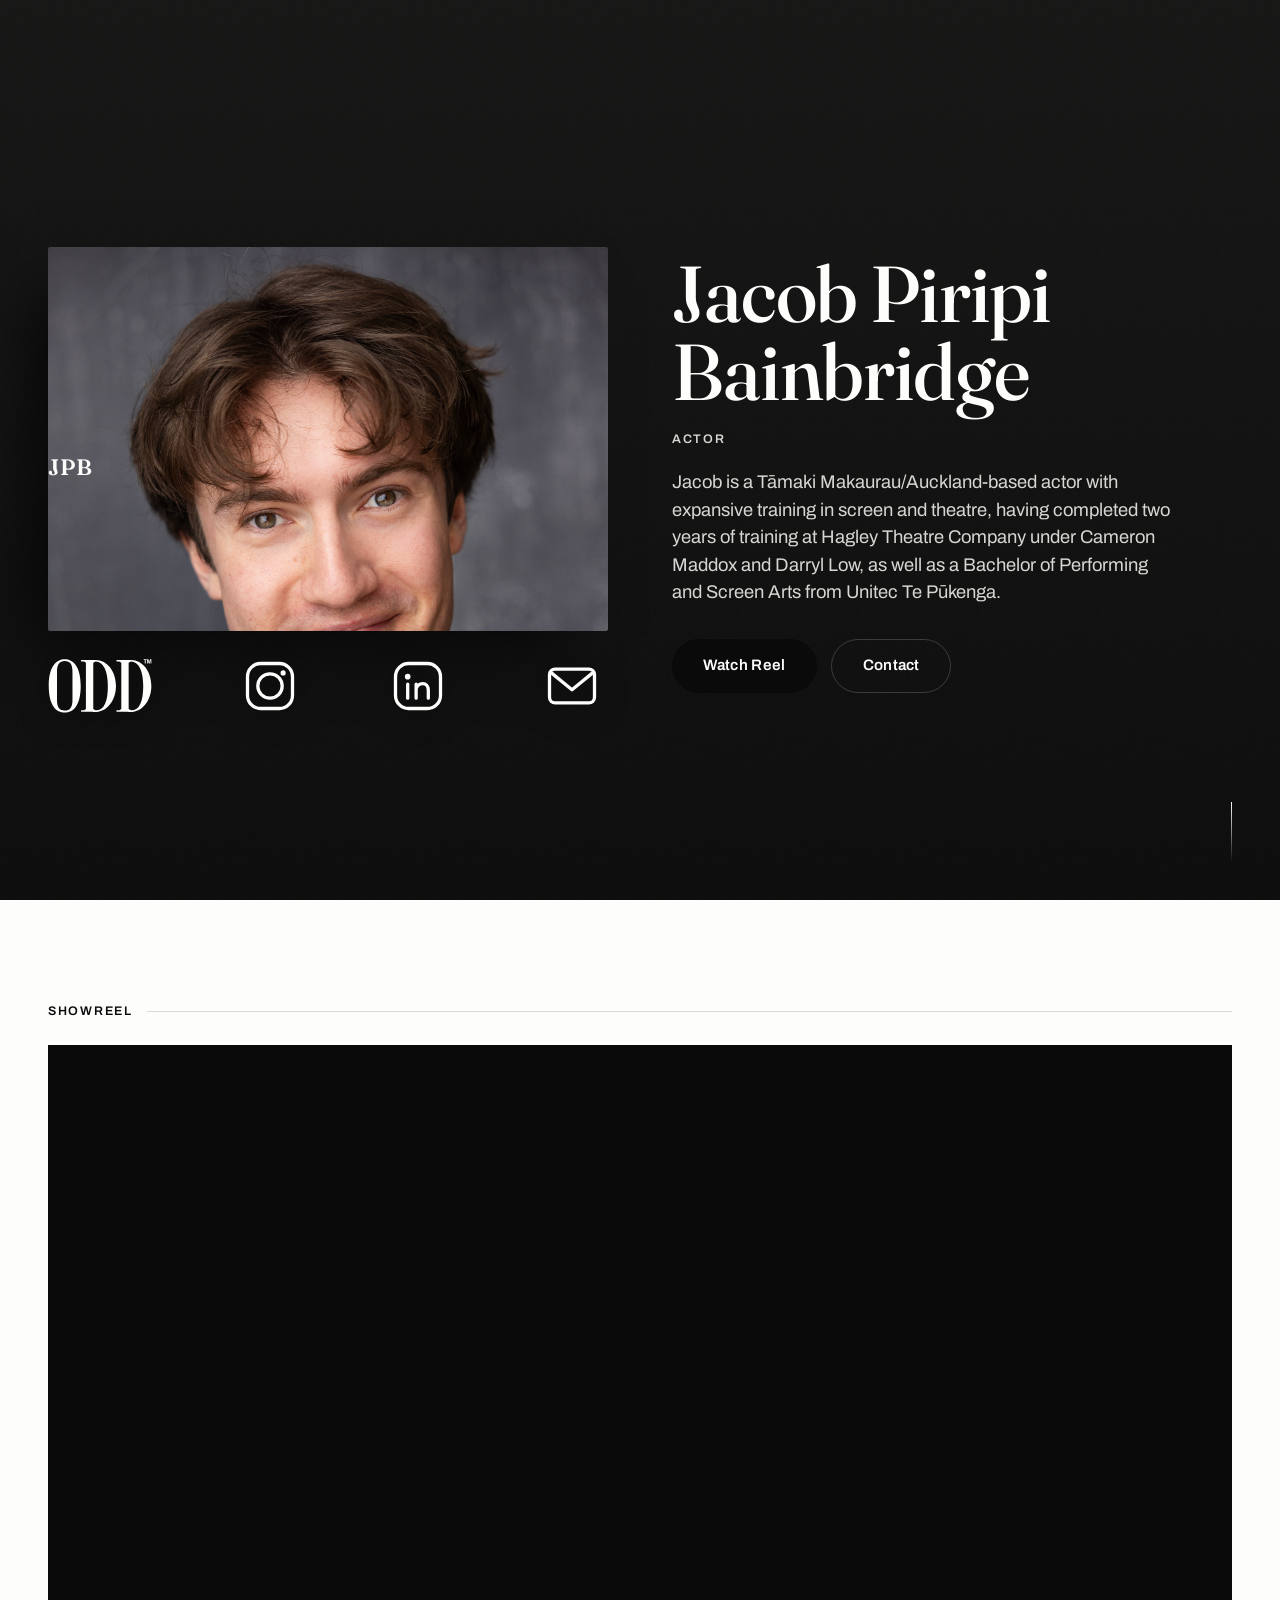
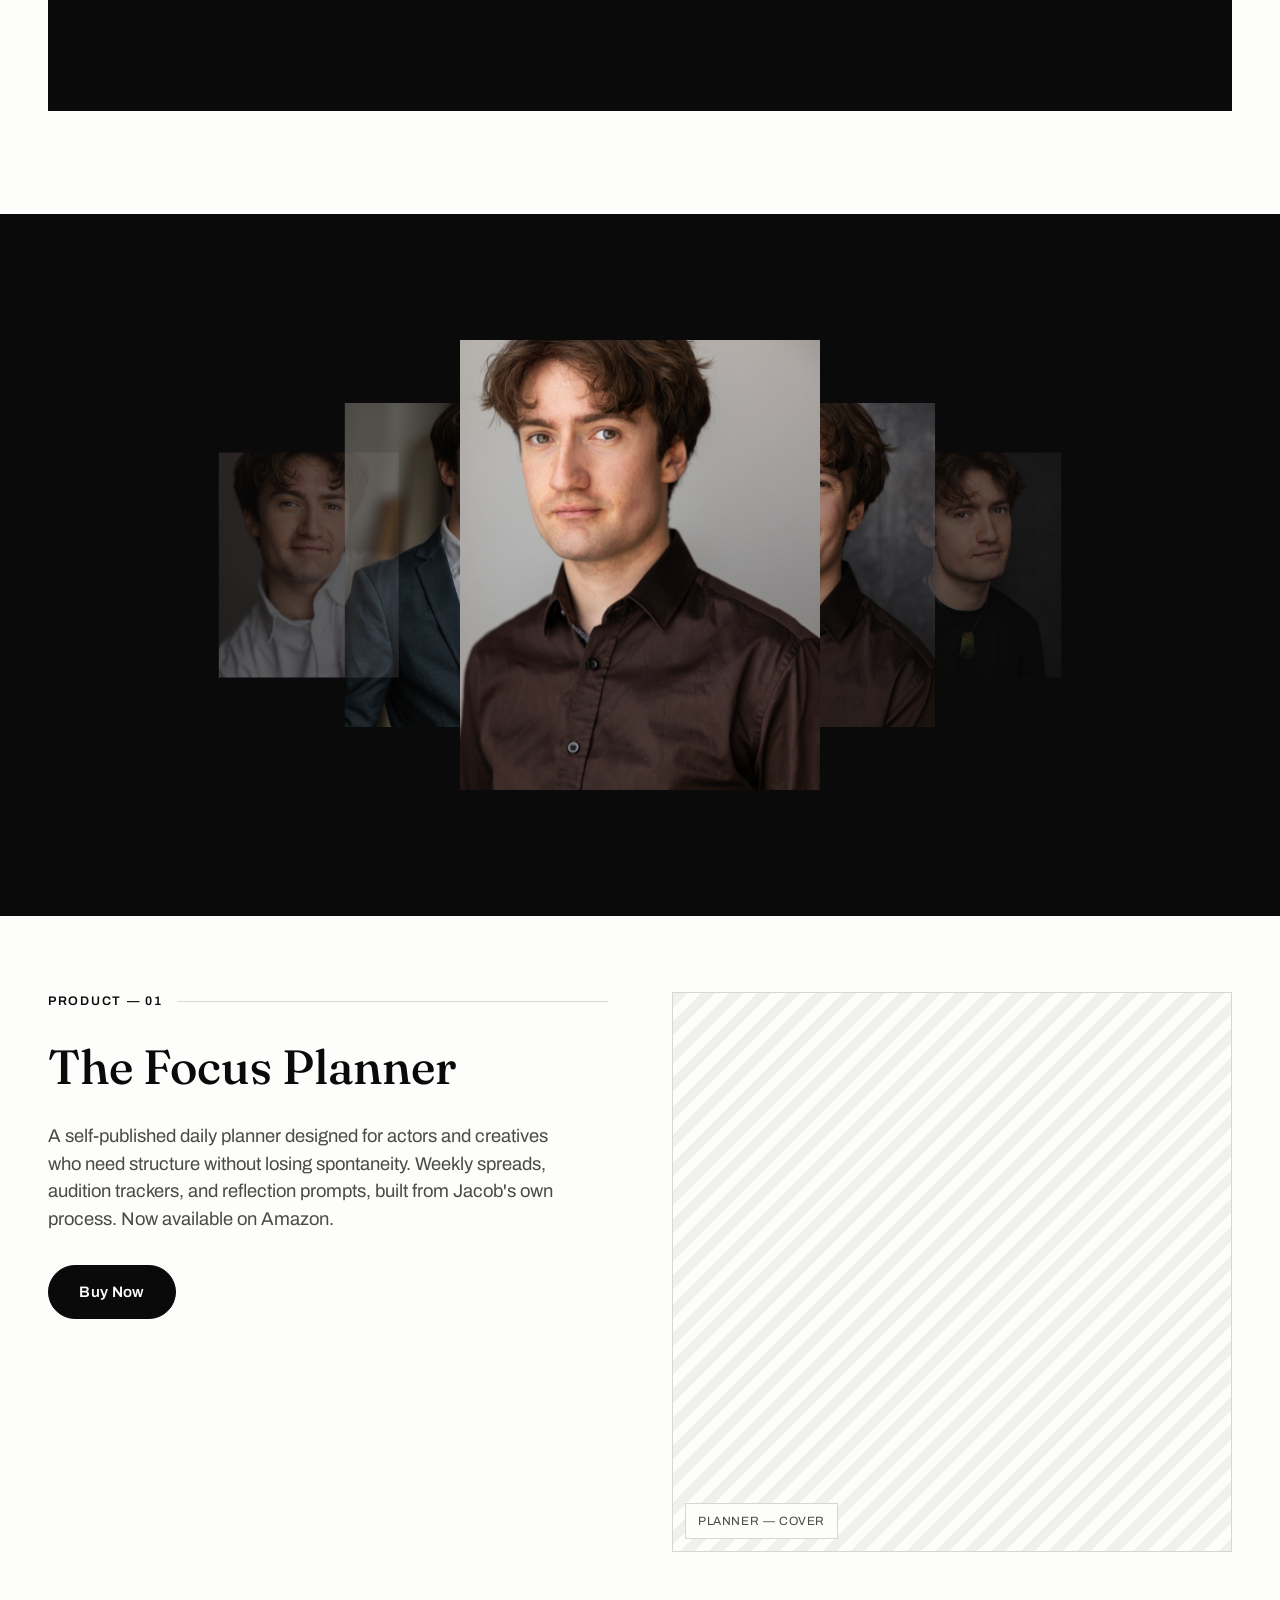
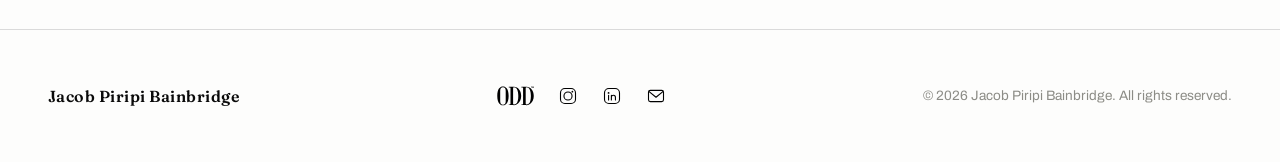
==== commit c0853585: "Nav Bar Update" ====
--- a/index.html
+++ b/index.html
@@ -23,11 +23,9 @@
 
 <header class="site-header" id="siteHeader">
   <div class="header-inner">
-    <a href="index.html" class="wordmark">Jacob Piripi<br>Bainbridge</a>
+    <a href="index.html" class="wordmark">JPB</a>
 
     <button class="nav-toggle" id="navToggle" aria-expanded="false" aria-controls="primaryNav">
-      <span class="nav-toggle-bar"></span>
-      <span class="nav-toggle-bar"></span>
       <span class="nav-toggle-label">Menu</span>
     </button>
 
--- a/css/style.css
+++ b/css/style.css
@@ -221,8 +221,9 @@
 }
 .wordmark {
   font-family: var(--font-display);
-  font-size: 1.05rem;
-  line-height: 1.15;
+  font-size: 1.4rem;
+  line-height: 1;
+  letter-spacing: 0.03em;
   font-weight: 600;
   color: var(--white);
   transition: color var(--dur) var(--ease);
@@ -250,13 +251,25 @@
 
 .primary-nav {
   position: fixed;
-  inset: 0;
+  top: 0;
+  left: 0;
+  right: 0;
+  height: 100vh;
+  height: 100lvh;
+  z-index: 105;
   background: var(--white);
   display: flex;
   align-items: center;
   justify-content: center;
+  overflow: hidden;
   transform: translateY(-100%);
-  transition: transform var(--dur) var(--ease);
+  visibility: hidden;
+  transition: transform var(--dur) var(--ease), visibility 0s linear var(--dur);
+  will-change: transform;
+}
+.nav-open .primary-nav {
+  visibility: visible;
+  transition: transform var(--dur) var(--ease), visibility 0s linear 0s;
 }
 .nav-open .primary-nav { transform: translateY(0); }
 .primary-nav ul {
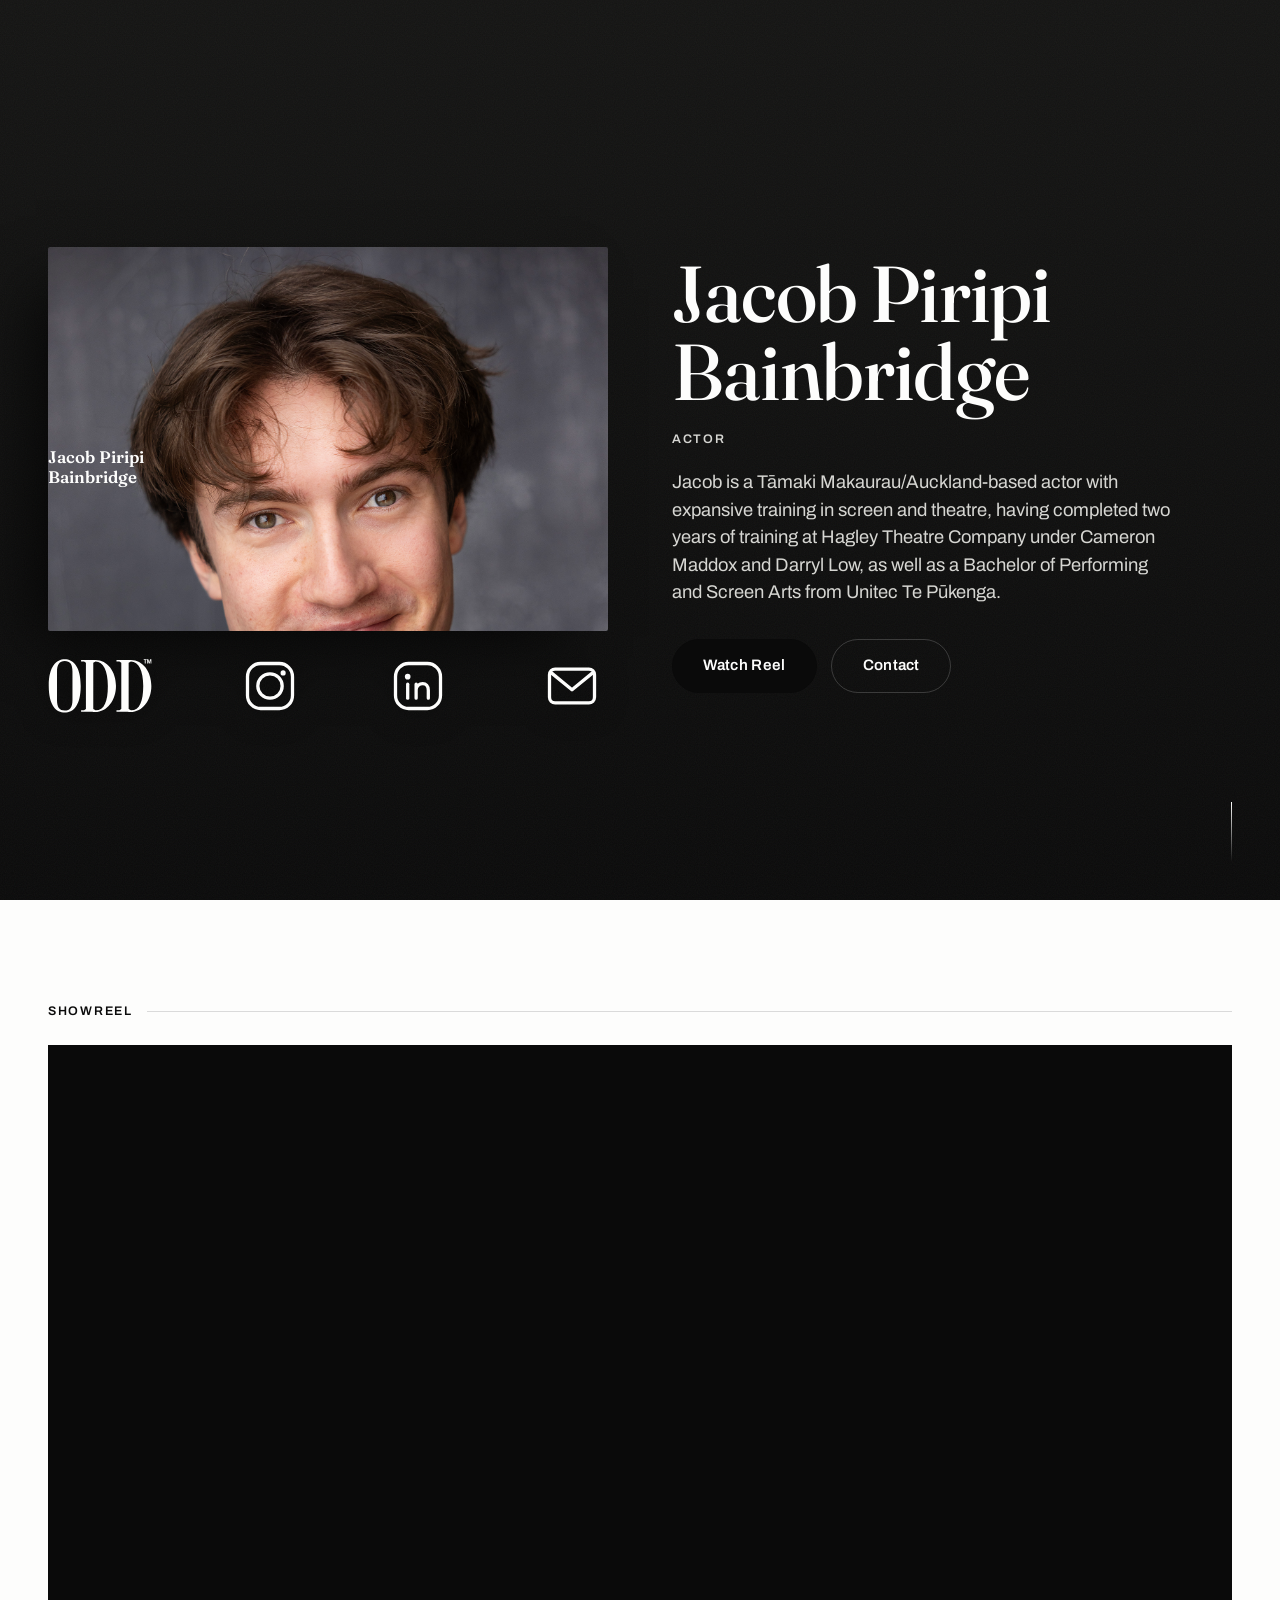
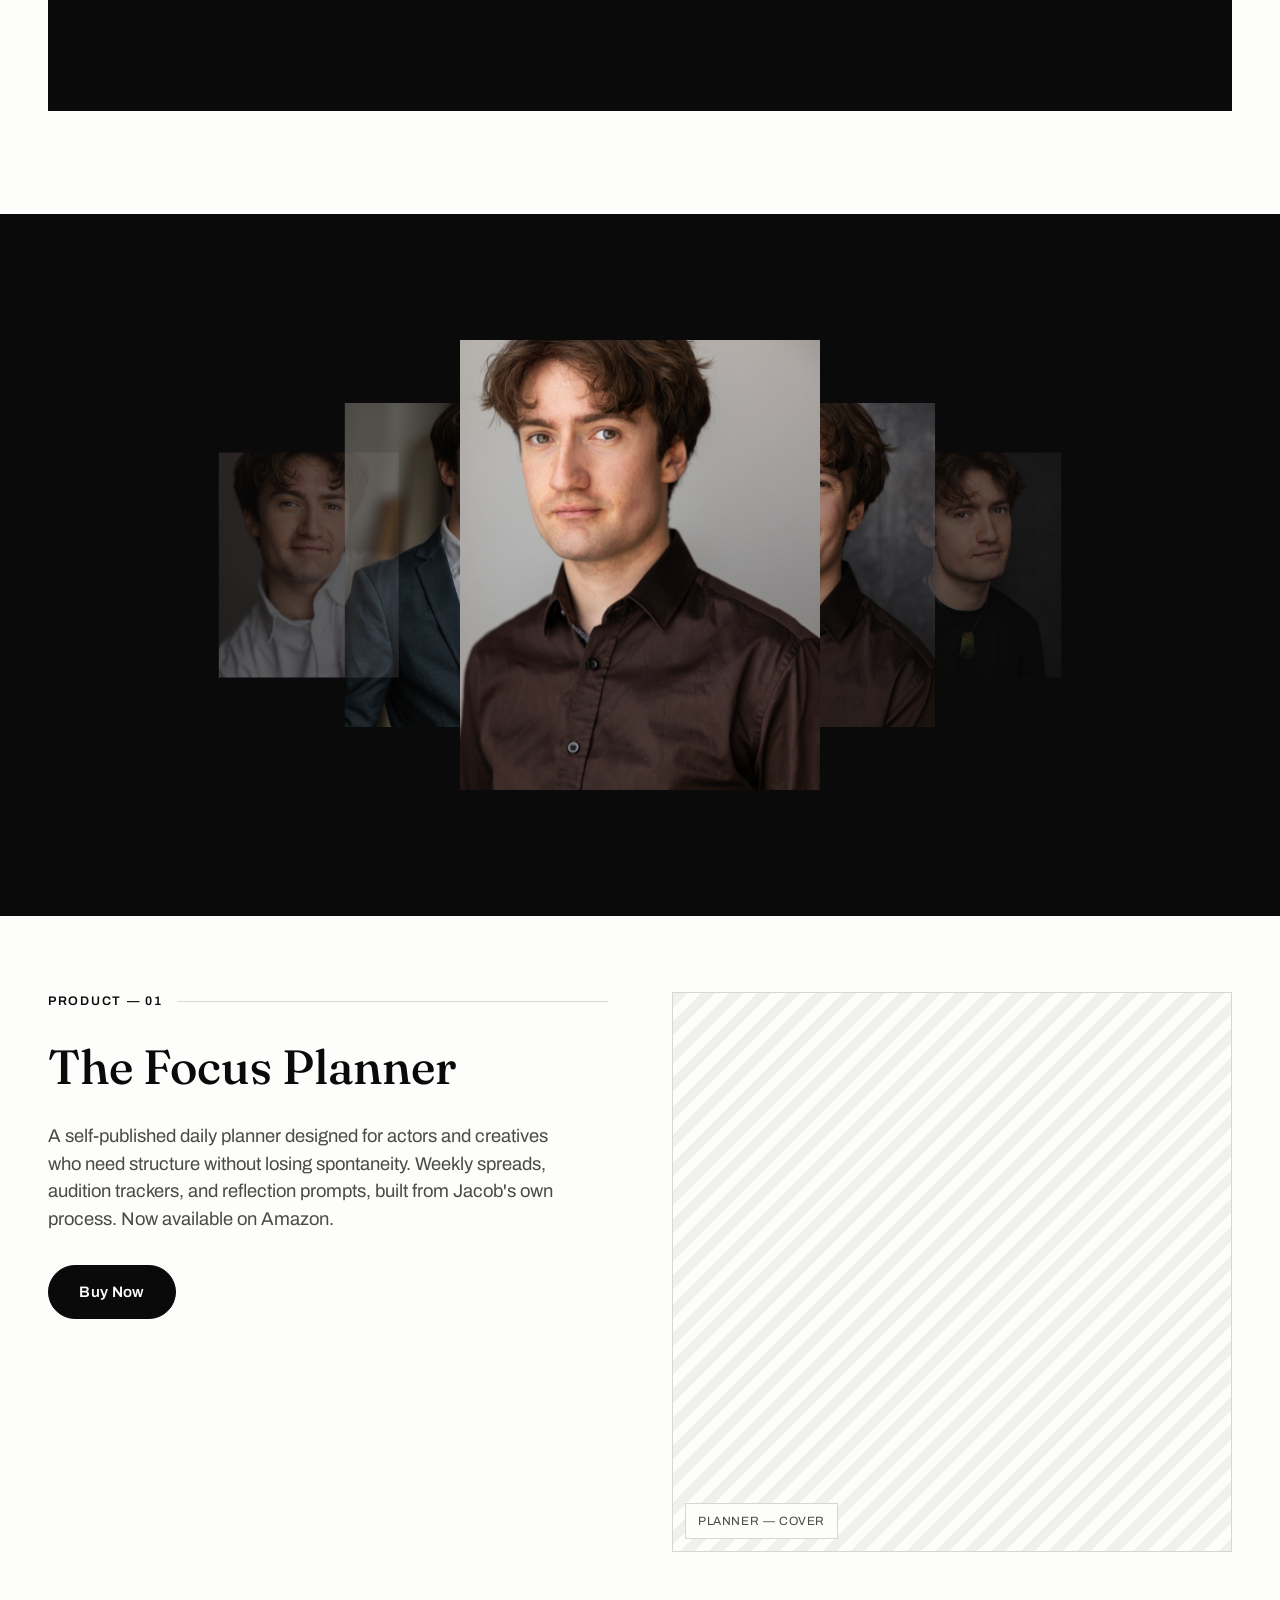
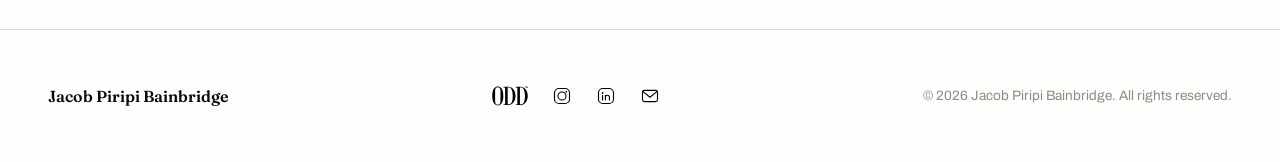
==== commit 8555df42: "Restore" ====
--- a/index.html
+++ b/index.html
@@ -23,9 +23,11 @@
 
 <header class="site-header" id="siteHeader">
   <div class="header-inner">
-    <a href="index.html" class="wordmark">JPB</a>
+    <a href="index.html" class="wordmark">Jacob Piripi<br>Bainbridge</a>
 
     <button class="nav-toggle" id="navToggle" aria-expanded="false" aria-controls="primaryNav">
+      <span class="nav-toggle-bar"></span>
+      <span class="nav-toggle-bar"></span>
       <span class="nav-toggle-label">Menu</span>
     </button>
 
--- a/css/style.css
+++ b/css/style.css
@@ -221,9 +221,8 @@
 }
 .wordmark {
   font-family: var(--font-display);
-  font-size: 1.4rem;
-  line-height: 1;
-  letter-spacing: 0.03em;
+  font-size: 1.05rem;
+  line-height: 1.15;
   font-weight: 600;
   color: var(--white);
   transition: color var(--dur) var(--ease);
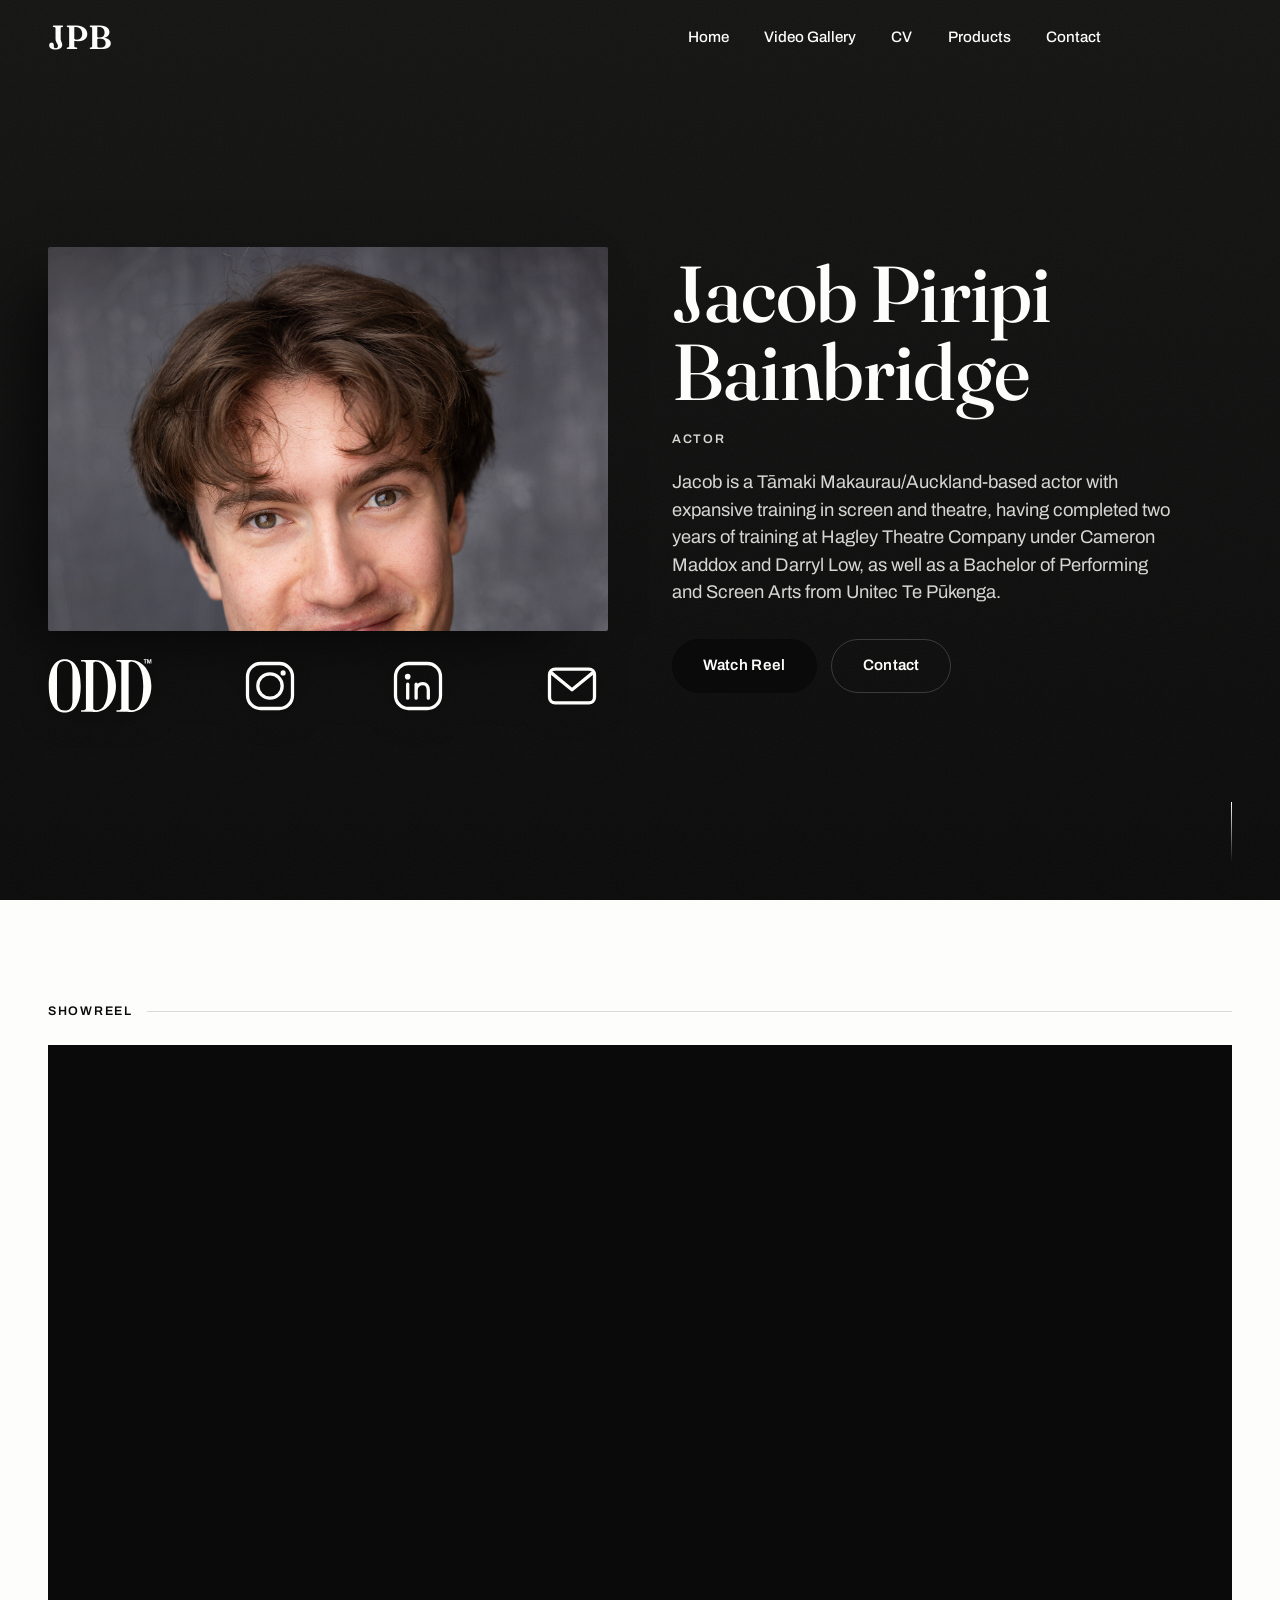
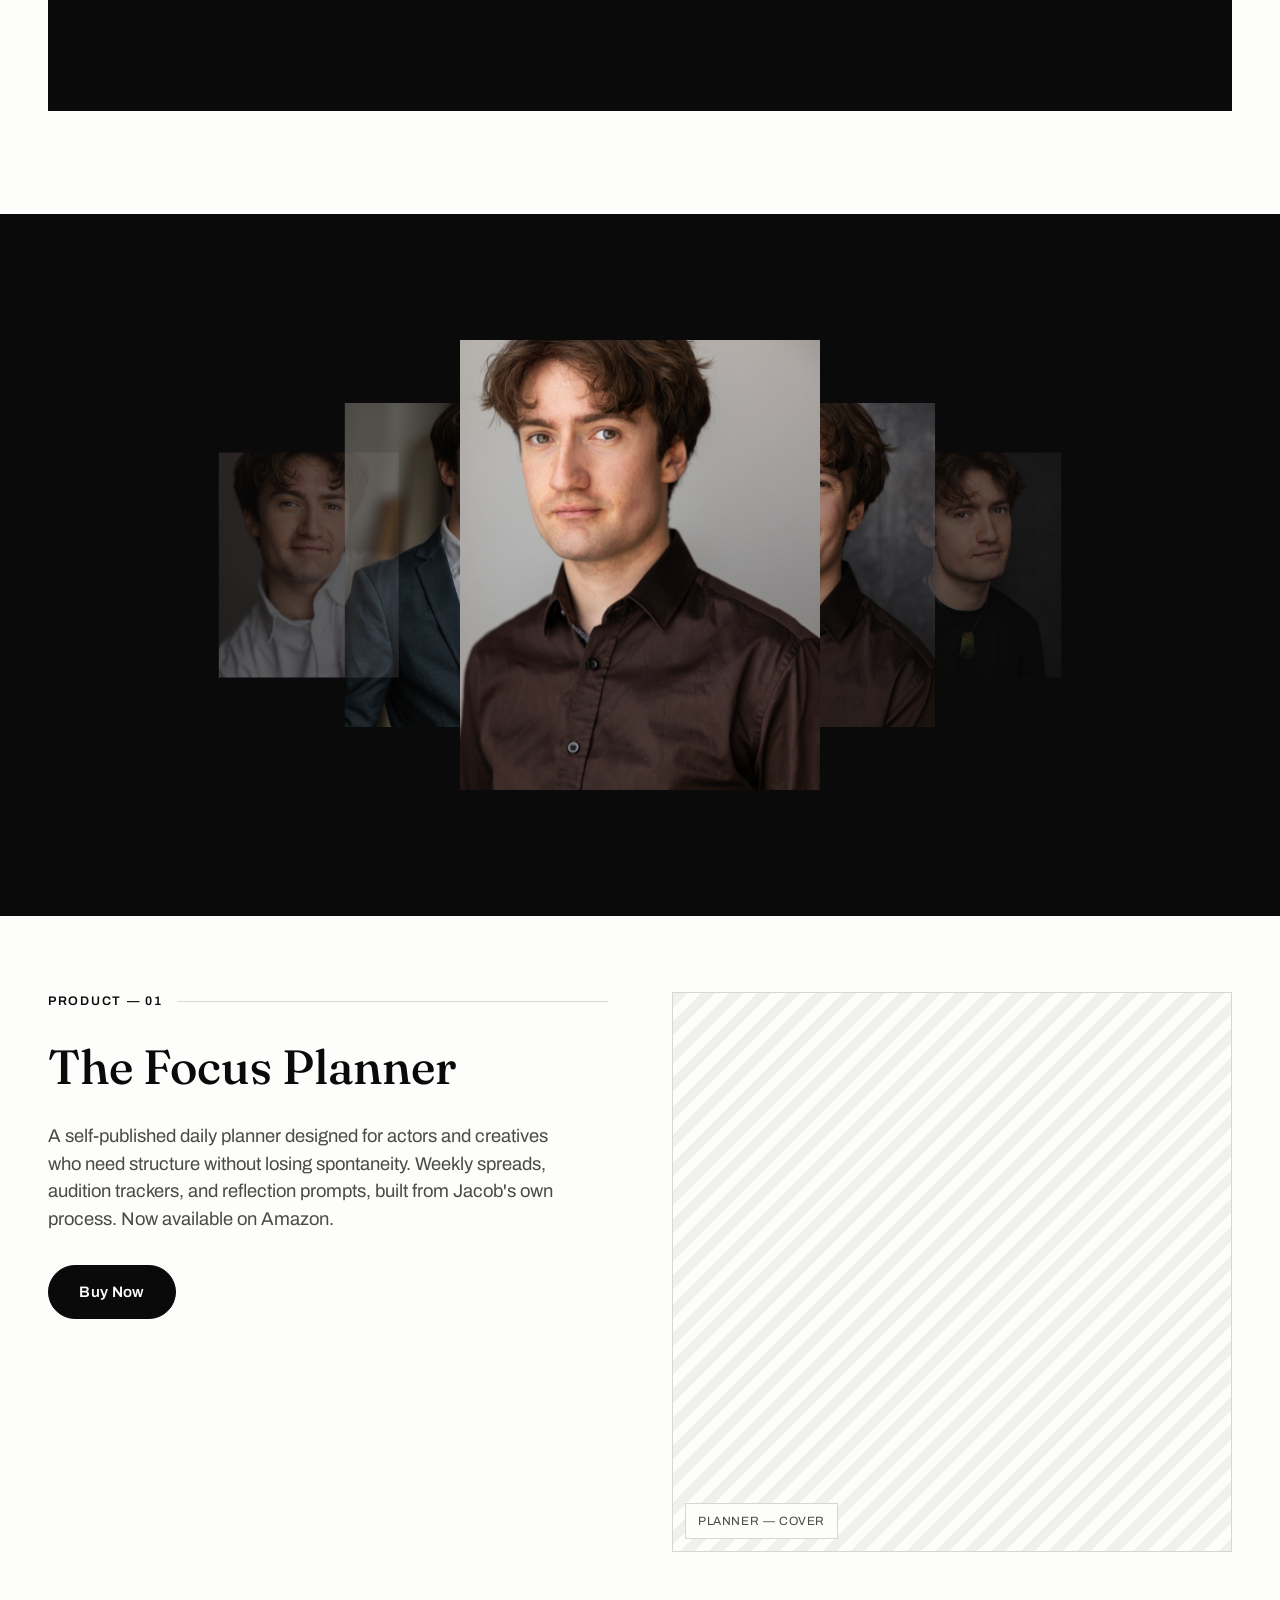
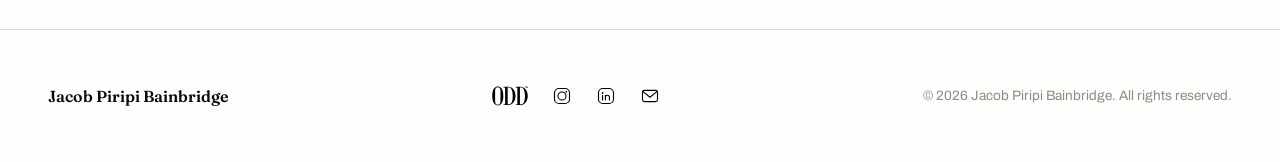
==== commit 8c417e7b: "Woodmark --> JPB" ====
--- a/index.html
+++ b/index.html
@@ -23,7 +23,7 @@
 
 <header class="site-header" id="siteHeader">
   <div class="header-inner">
-    <a href="index.html" class="wordmark">Jacob Piripi<br>Bainbridge</a>
+    <a href="index.html" class="wordmark">JPB</a>
 
     <button class="nav-toggle" id="navToggle" aria-expanded="false" aria-controls="primaryNav">
       <span class="nav-toggle-bar"></span>
--- a/css/style.css
+++ b/css/style.css
@@ -221,7 +221,7 @@
 }
 .wordmark {
   font-family: var(--font-display);
-  font-size: 1.05rem;
+  font-size: 2.1rem;
   line-height: 1.15;
   font-weight: 600;
   color: var(--white);
@@ -292,8 +292,15 @@
   .nav-toggle { display: none; }
   .primary-nav {
     position: static;
+    top: auto;
+    left: auto;
+    right: auto;
+    height: auto;
+    z-index: auto;
     background: none;
     transform: none;
+    visibility: visible;
+    overflow: visible;
     display: block;
     padding-left: var(--gutter);
   }
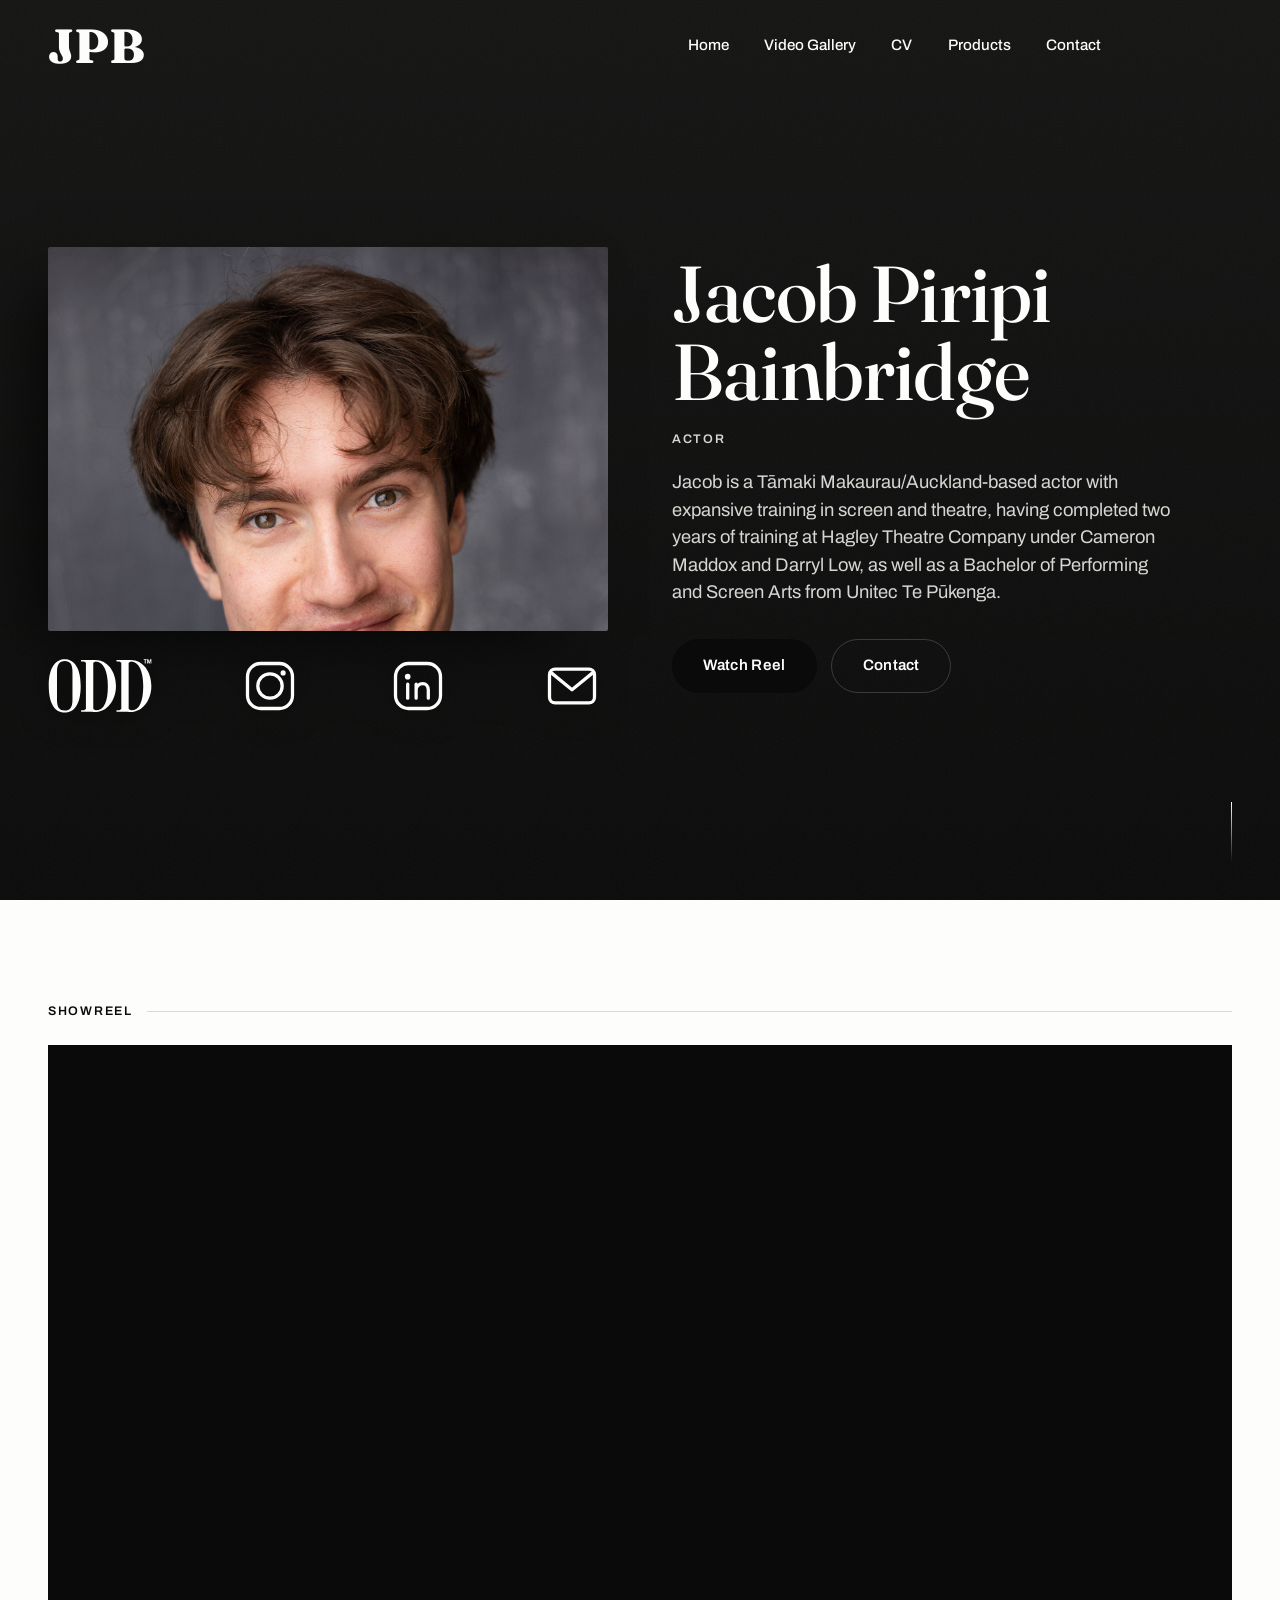
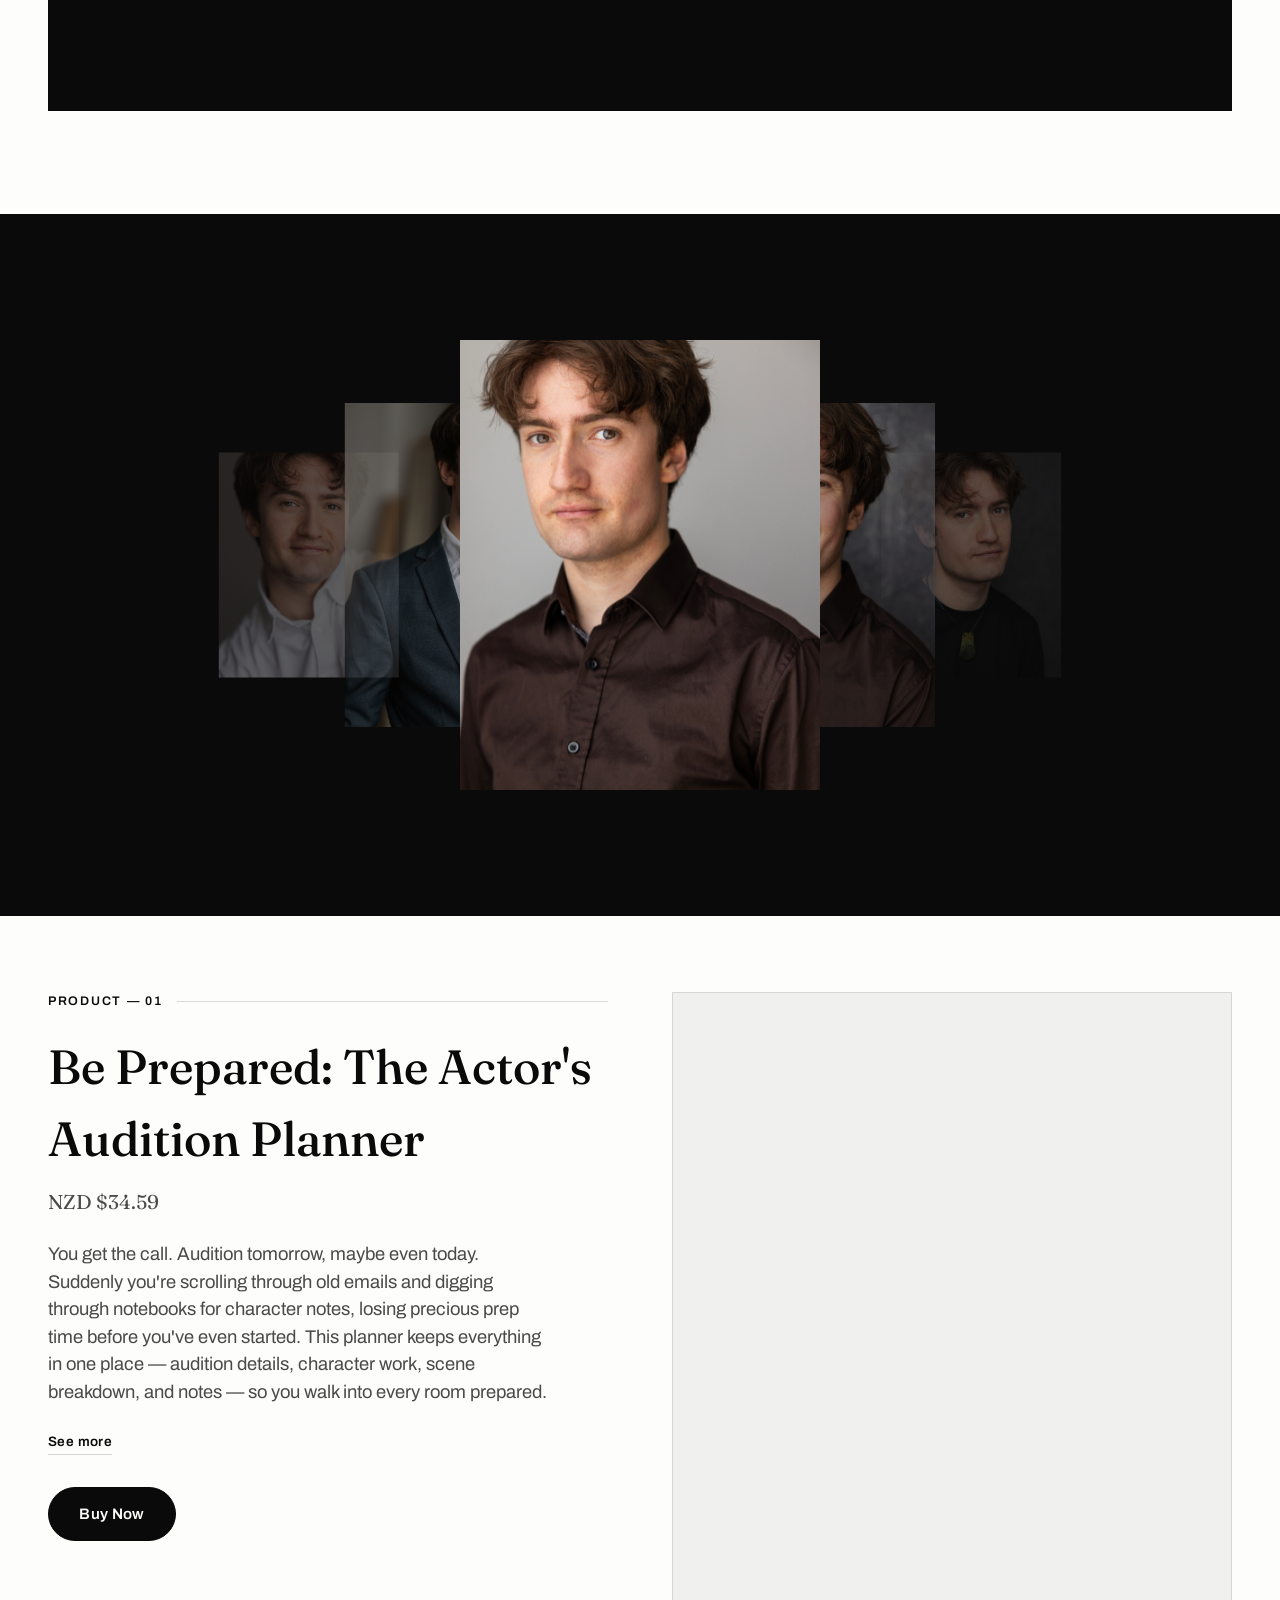
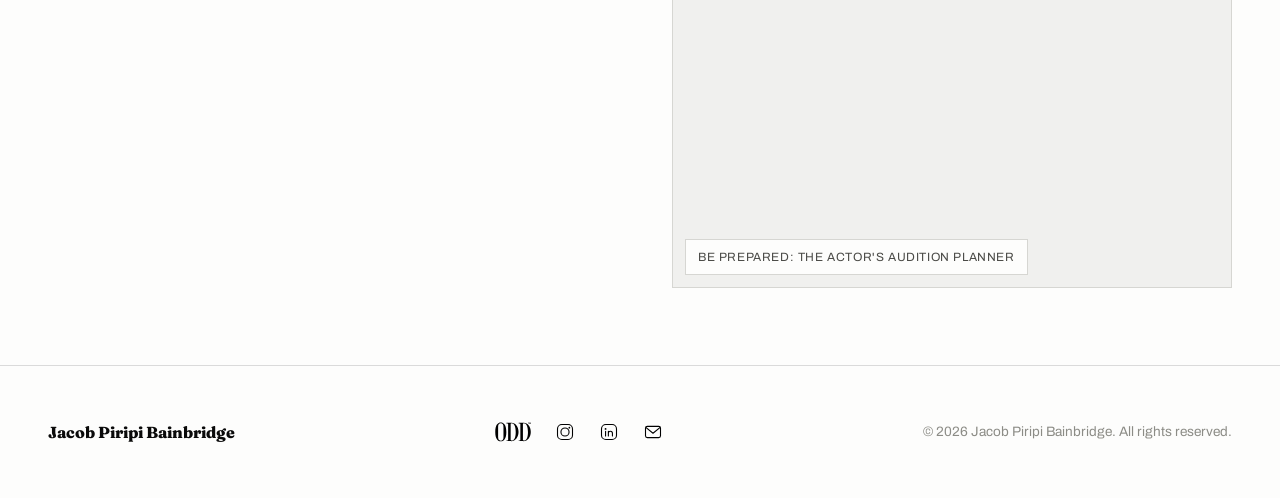
==== commit a46f4ca1: "Product Section Update" ====
--- a/index.html
+++ b/index.html
@@ -141,23 +141,58 @@
       <div class="product-row">
         <div class="product-info">
           <p class="eyebrow eyebrow--rule">Product — 01</p>
-          <h2 class="product-name">The Focus Planner</h2>
-          <p class="bio-text product-desc">
-            <!-- Placeholder copy — replace with real product description -->
-            A self-published daily planner designed for actors and creatives who need
-            structure without losing spontaneity. Weekly spreads, audition trackers, and
-            reflection prompts, built from Jacob's own process. Now available on Amazon.
-          </p>
-          <a href="#" class="btn btn-invert">Buy Now</a>
+          <h2 class="product-name">Be Prepared: The Actor's Audition Planner</h2>
+          <p class="product-price">NZD $34.59</p>
+          <div class="product-desc-wrap">
+            <p class="bio-text product-desc">
+              You get the call. Audition tomorrow, maybe even today. Suddenly you're
+              scrolling through old emails and digging through notebooks for character
+              notes, losing precious prep time before you've even started. This planner
+              keeps everything in one place — audition details, character work, scene
+              breakdown, and notes — so you walk into every room prepared.
+            </p>
+            <p class="bio-text product-desc product-desc-full" hidden>
+              I know this because I lived it. I'm an actor myself, and I built this planner
+              for me first. I needed one place to hold everything: the details, the
+              character work, the scene breakdown, all of it. No more chaos, no more
+              searching. Just a clear head and a focused process every time an audition
+              landed in my inbox.
+            </p>
+            <p class="bio-text product-desc product-desc-full" hidden>
+              It worked so well that I couldn't keep it to myself. Fellow actors deserve to
+              walk into every room as prepared as possible, so I turned my personal system
+              into something I could share. This book is my way of helping you book more
+              roles, because when one of us succeeds, it lifts the whole craft.
+            </p>
+            <p class="bio-text product-desc product-desc-full" hidden>
+              Each audition gets four pages: an Audition Details and Intention page so the
+              logistics are locked in before you start creating, a Character page to dig
+              into who you're playing, a Scene page for breaking down the material, and a
+              Notes page left open for whatever else your process needs. The layout is kept
+              minimal on purpose — every actor works differently, and it's built to serve
+              your method, not replace it.
+            </p>
+            <p class="bio-text product-desc product-desc-full" hidden>
+              There's space for 50 auditions in total — 205 sheets, 410 pages, sized at a
+              travel-friendly 5" x 8" so it fits in a bag alongside your sides and
+              headshots. Cream paper, sleek minimalist cover, made to feel like something
+              you'll actually reach for before a callback, a self-tape, or a voice over
+              session.
+            </p>
+            <p class="bio-text product-desc product-desc-full" hidden>
+              This planner works for working actors, drama school students, self-tapers,
+              and voice over artists, wherever you are in the world. It also makes a
+              genuinely thoughtful gift for the actor in your life — something practical
+              they'll use before every single audition.
+            </p>
+            <button class="product-desc-toggle" type="button" aria-expanded="false">See more</button>
+          </div>
+          <a href="https://www.amazon.com/dp/B0H9RCF2F1" class="btn btn-invert" target="_blank" rel="noopener">Buy Now</a>
         </div>
 
         <div class="product-photo-col">
           <div class="product-slideshow" id="productSlideshow-01" data-gallery="planner">
-            <button class="product-slide is-active" type="button" data-photo-index="0" data-photo-label="Planner — cover" data-label="Planner — cover"></button>
-            <button class="product-slide" type="button" data-photo-index="1" data-photo-label="Planner — interior spread" data-label="Planner — interior spread"></button>
-            <button class="product-slide" type="button" data-photo-index="2" data-photo-label="Planner — audition tracker" data-label="Planner — audition tracker"></button>
-            <button class="product-slide" type="button" data-photo-index="3" data-photo-label="Planner — lifestyle shot" data-label="Planner — lifestyle shot"></button>
-            <button class="product-slide" type="button" data-photo-index="4" data-photo-label="Planner — back cover" data-label="Planner — back cover"></button>
+            <button class="product-slide is-active" type="button" data-photo-index="0" data-photo-label="Be Prepared: The Actor's Audition Planner" data-label="Be Prepared: The Actor's Audition Planner" data-photo-src="https://m.media-amazon.com/images/I/31Bp5kjqs8L._SL1500_.jpg" style="background-image:url('https://m.media-amazon.com/images/I/31Bp5kjqs8L._SL1500_.jpg')"></button>
           </div>
         </div>
       </div>
--- a/css/style.css
+++ b/css/style.css
@@ -221,9 +221,9 @@
 }
 .wordmark {
   font-family: var(--font-display);
-  font-size: 2.1rem;
+  font-size: 3.0rem;
   line-height: 1.15;
-  font-weight: 600;
+  font-weight: 800;
   color: var(--white);
   transition: color var(--dur) var(--ease);
 }
@@ -279,7 +279,7 @@
 }
 .primary-nav a {
   font-family: var(--font-display);
-  font-size: 2rem;
+  font-size: 2.0rem;
 }
 .nav-cta { color: var(--gray-500); }
 
@@ -777,7 +777,27 @@
   font-weight: 500;
   margin-bottom: 1.25rem;
 }
-.product-desc { margin-bottom: 2rem; }
+.product-desc { margin-bottom: 1.25rem; }
+.product-desc-full { margin-bottom: 1.25rem; }
+.product-desc-wrap { margin-bottom: 2rem; }
+
+.product-price {
+  font-family: var(--font-display);
+  font-size: 1.25rem;
+  color: var(--gray-700);
+  margin: -0.5rem 0 1.5rem;
+}
+
+.product-desc-toggle {
+  font-size: 0.85rem;
+  font-weight: 600;
+  letter-spacing: 0.03em;
+  color: var(--black);
+  border-bottom: 1px solid var(--gray-300);
+  padding: 0 0 0.15rem;
+  transition: opacity var(--dur) var(--ease), border-color var(--dur) var(--ease);
+}
+.product-desc-toggle:hover { opacity: 0.6; border-color: var(--black); }
 
 .product-photo-col { width: 100%; }
 
@@ -785,7 +805,7 @@
   position: relative;
   width: 100%;
   max-width: 32rem;
-  aspect-ratio: 1 / 1;
+  aspect-ratio: 5 / 8;
   border: 1px solid var(--gray-300);
   overflow: hidden;
 }
@@ -798,7 +818,8 @@
   border: 0;
   background-color: var(--gray-100);
   background-image: repeating-linear-gradient(135deg, var(--gray-100), var(--gray-100) 10px, var(--white) 10px, var(--white) 20px);
-  background-size: cover;
+  background-size: contain;
+  background-repeat: no-repeat;
   background-position: center;
   opacity: 0;
   transition: opacity 1.4s var(--ease);
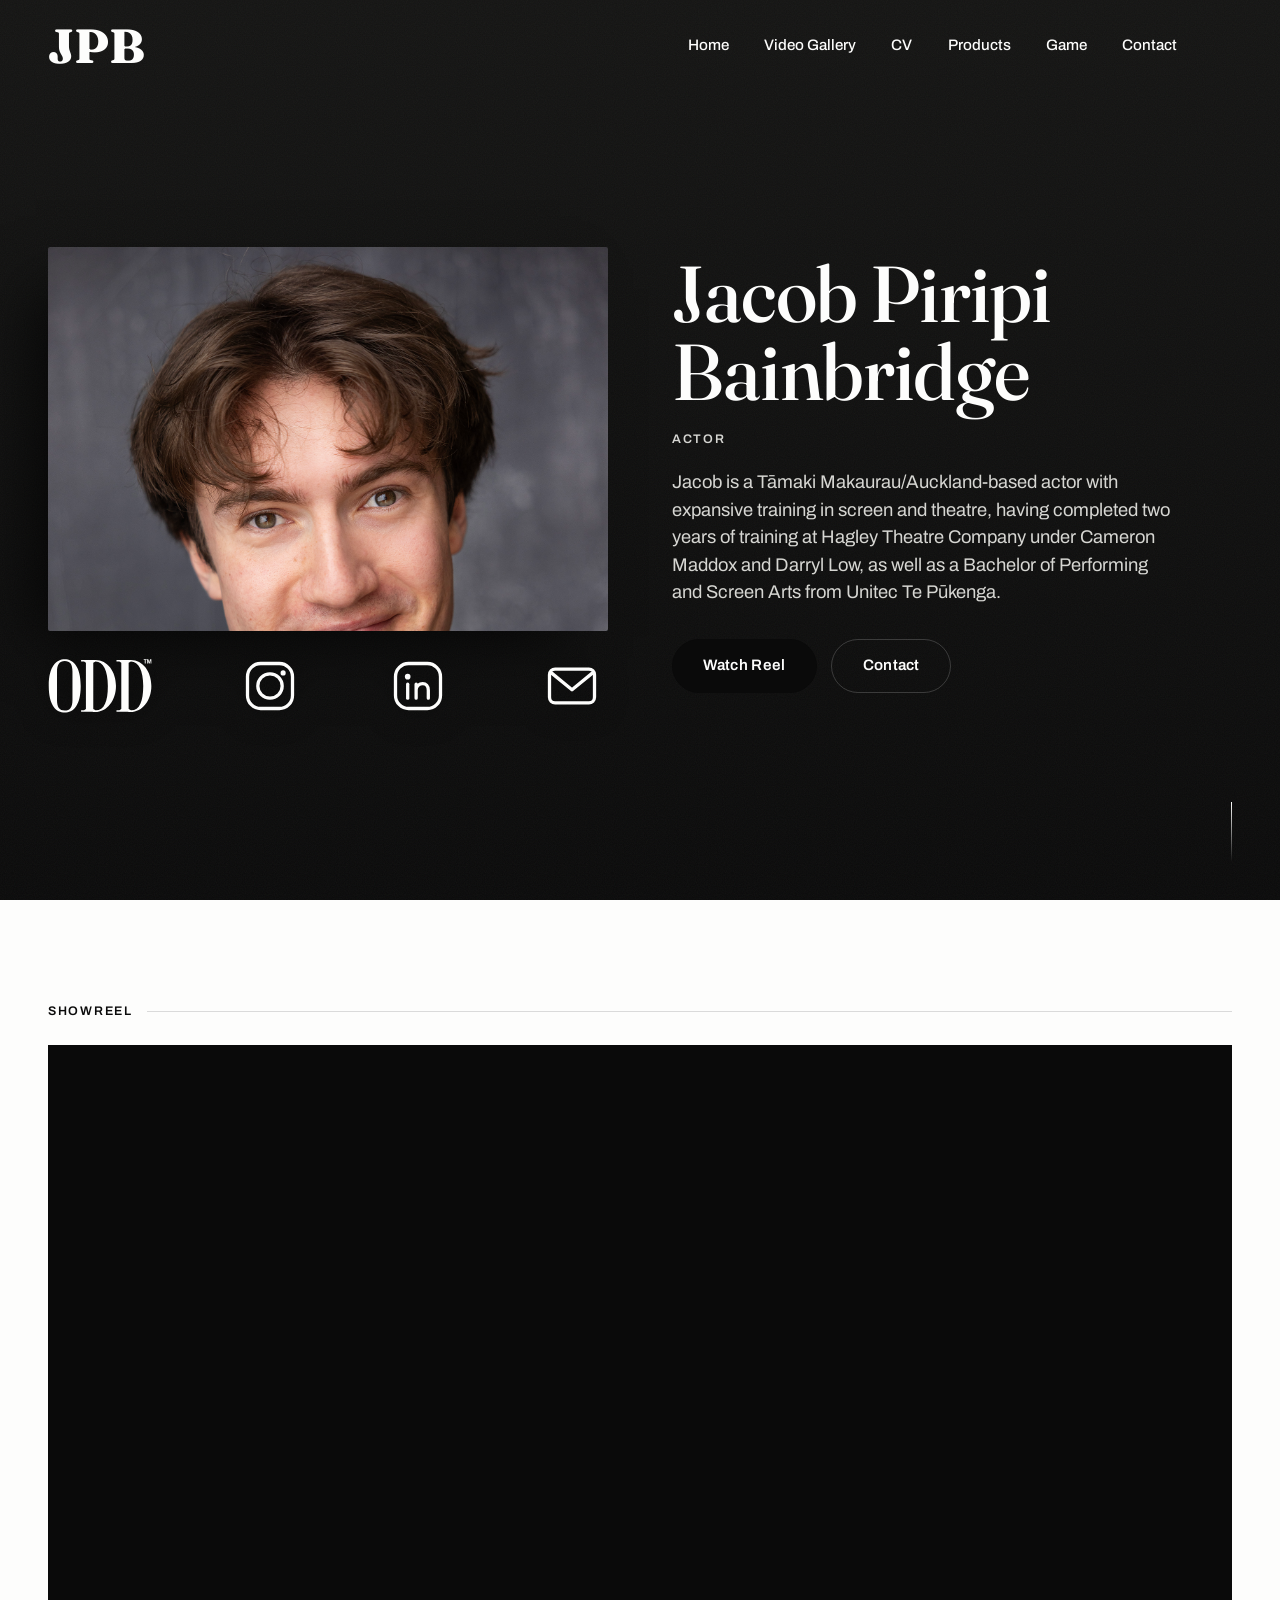
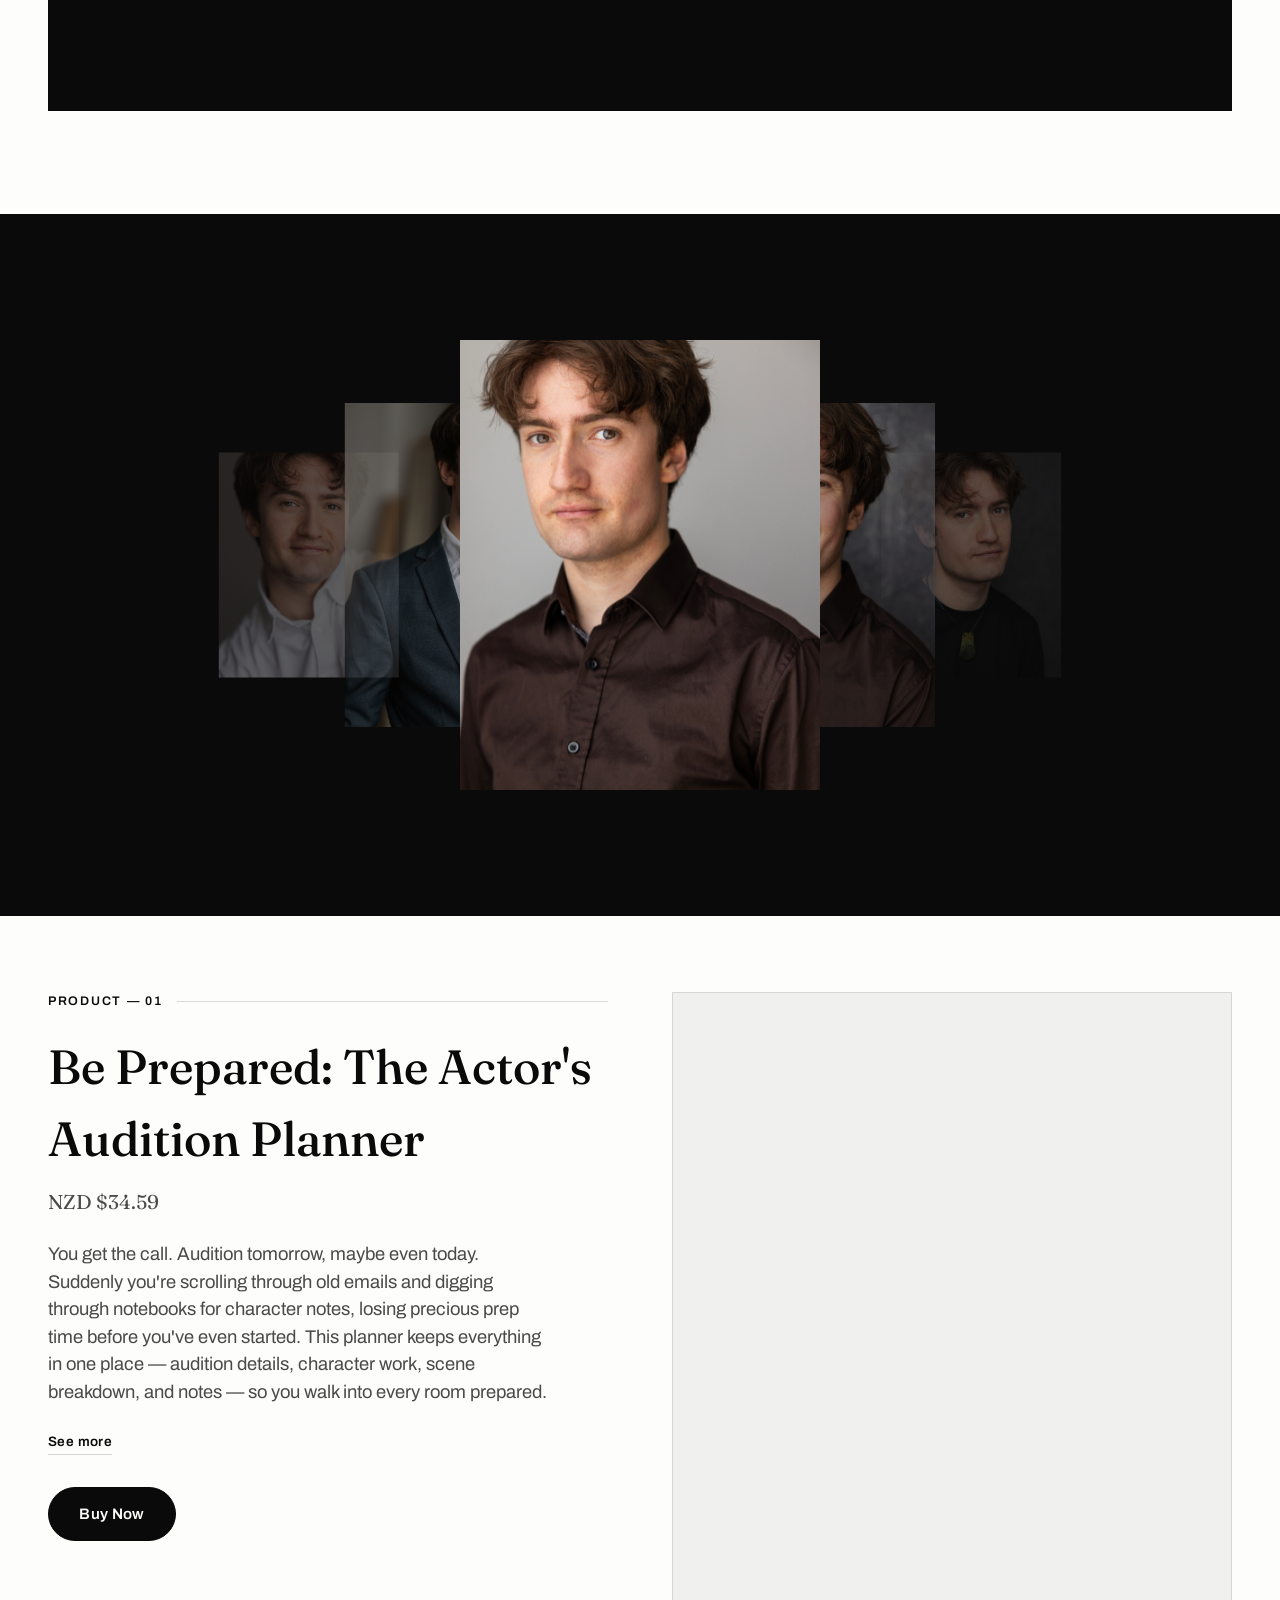
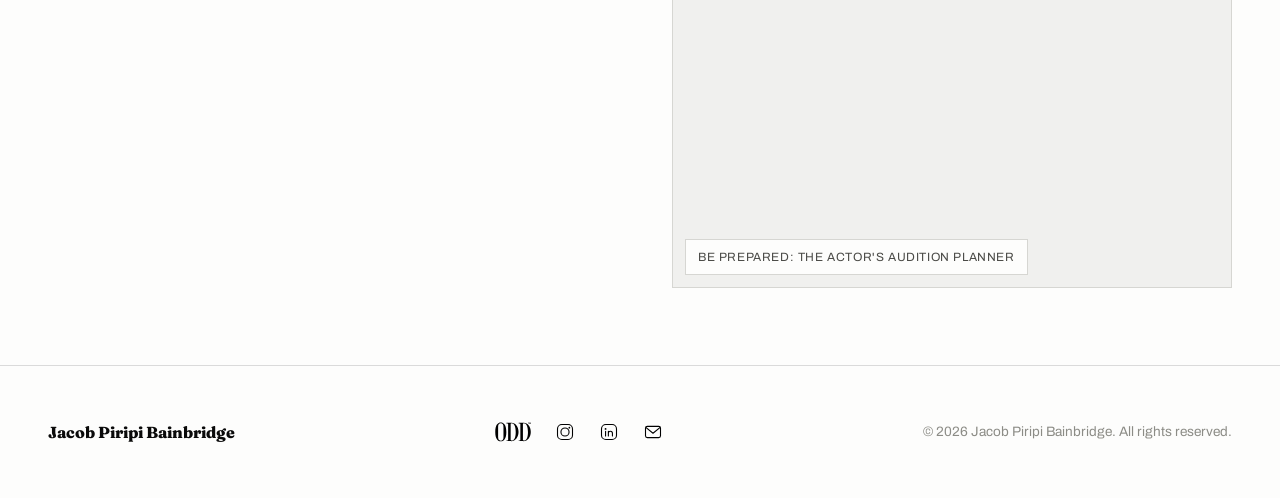
==== commit d4351181: "Game Update" ====
--- a/index.html
+++ b/index.html
@@ -5,10 +5,14 @@
 <meta name="viewport" content="width=device-width, initial-scale=1">
 <title>Jacob Piripi Bainbridge — Actor</title>
 <meta name="description" content="Official portfolio of Jacob Piripi Bainbridge, actor. Showreel, photo gallery, CV, and booking contact.">
+<meta property="og:url" content="https://jacobbainbridge.github.io/JPB/" />
 <meta property="og:title" content="Jacob Piripi Bainbridge — Actor">
 <meta property="og:description" content="Official portfolio of Jacob Piripi Bainbridge, actor.">
 <meta property="og:type" content="website">
-<meta property="og:image" content="/assets/images/og-image.jpg">
+<meta property="og:image" content="https://jacobbainbridge.github.io/JPB/assets/images/og-image.jpg" />
+<meta property="og:image:width" content="1200" />
+<meta property="og:image:height" content="630" />
+<meta property="og:image:type" content="image/jpeg" />
 <link rel="preconnect" href="https://fonts.googleapis.com">
 <link rel="preconnect" href="https://fonts.gstatic.com" crossorigin>
 <link href="https://fonts.googleapis.com/css2?family=Archivo:wght@400;500;600;700&family=Fraunces:ital,opsz,wght@0,9..144,300;0,9..144,500;0,9..144,600;0,9..144,700;1,9..144,500&display=swap" rel="stylesheet">
@@ -37,6 +41,7 @@
         <li><a href="video-gallery.html">Video Gallery</a></li>
         <li><a href="cv.html">CV</a></li>
         <li><a href="products.html">Products</a></li>
+        <li><a href="game.html">Game</a></li>
         <li><a href="contact.html" class="nav-cta">Contact</a></li>
       </ul>
     </nav>
